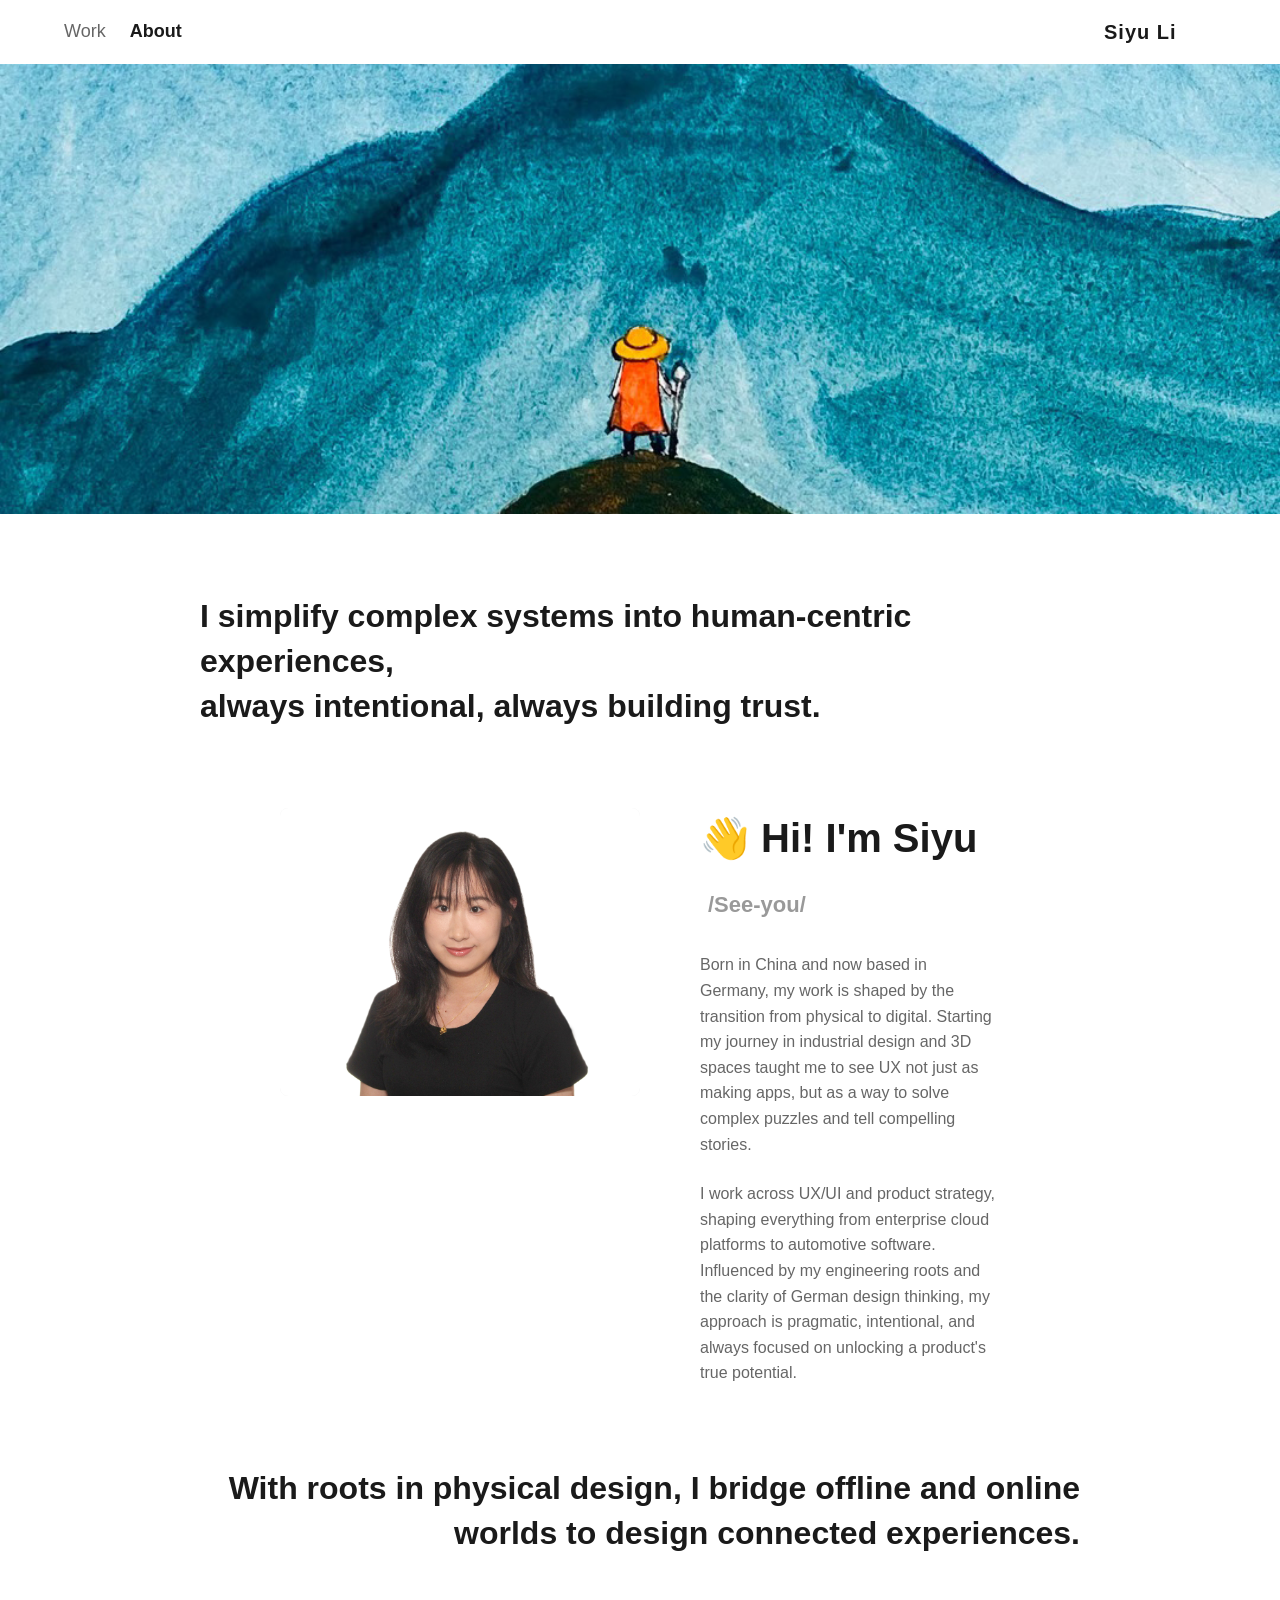
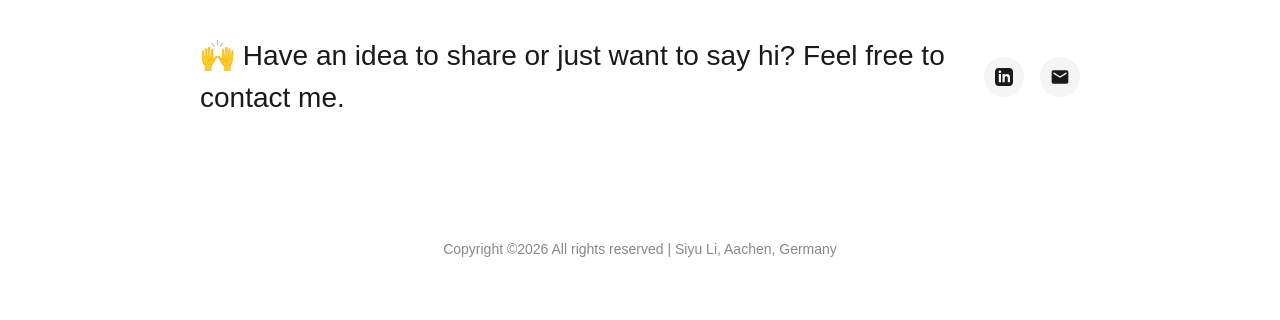
==== about.html @ 1ada4116 "init" ====
<!DOCTYPE html>
<html lang="en">
<head>
    <meta charset="UTF-8">
    <meta name="viewport" content="width=device-width, initial-scale=1.0">
    <title>Siyu Li - About</title>
    <meta name="description" content="Interaction & Digital Product Designer with a background in engineering, industrial and communication design. Creating intuitive, human-centered digital experiences.">
    
    <!-- SEO & Keywords -->
    <meta name="keywords" content="Siyu Li, Design Portfolio, UX Design, Interaction Design, Digital Product Designer, Human-centered Design, Aachen">
    <meta name="author" content="Siyu Li">
    
    <!-- Open Graph (LinkedIn, WeChat Link Preview) -->
    <meta property="og:title" content="Siyu Li - About Me">
    <meta property="og:description" content="Interaction & Digital Product Designer with a background in engineering, industrial and communication design. Creating intuitive, human-centered digital experiences.">
    <meta property="og:type" content="website">
    
    <!-- Web-Clip / Favicon -->
    <link rel="icon" type="image/png" href="assets/favicon.png">
    <link rel="apple-touch-icon" href="assets/apple-touch-icon.png">
    
    <link rel="stylesheet" href="style.css">
</head>
<body>
    <header class="header">
        <nav class="nav-left">
            <a href="index.html" class="nav-link">Work</a>
            <a href="about.html" class="nav-link active">About</a>
        </nav>
        <div class="nav-right">
            <a href="index.html" class="brand-name">Siyu Li</a>
        </div>
        <button class="mobile-menu-btn" aria-label="Toggle menu">
            <svg width="24" height="24" viewBox="0 0 24 24" fill="none" stroke="currentColor" stroke-width="1.5" stroke-linecap="round" stroke-linejoin="round">
                <line x1="3" y1="12" x2="21" y2="12"></line>
                <line x1="3" y1="6" x2="21" y2="6"></line>
                <line x1="3" y1="18" x2="21" y2="18"></line>
            </svg>
        </button>
    </header>

    <div class="mobile-menu-overlay">
        <button class="mobile-menu-close" aria-label="Close menu">
            <svg width="24" height="24" viewBox="0 0 24 24" fill="none" stroke="currentColor" stroke-width="1.5" stroke-linecap="round" stroke-linejoin="round">
                <line x1="18" y1="6" x2="6" y2="18"></line>
                <line x1="6" y1="6" x2="18" y2="18"></line>
            </svg>
        </button>
        <nav class="mobile-nav">
            <a href="index.html" class="mobile-nav-link">Work</a>
            <a href="about.html" class="mobile-nav-link active">About</a>
        </nav>
    </div>

    <main class="about-container">
        <!-- Reduced height as requested -->
        <section class="about-hero">
            <img src="assets/About/Hero.jpg" alt="About Hero Image" class="about-hero-img">
        </section>

        <section class="about-content">
            <h1 class="about-headline">I simplify complex systems into human-centric experiences,<br>always intentional, always building trust.</h1>
            
            <div class="about-grid">
                <div class="about-portrait">
                    <img src="assets/About/Portrait.png" alt="Siyu Li" class="about-portrait-img">
                </div>
                <div class="about-text">
                    <h2>👋 Hi! I'm Siyu <span>/See-you/</span></h2>
                    <p>Born in China and now based in Germany, my work is shaped by the transition from physical to digital. Starting my journey in industrial design and 3D spaces taught me to see UX not just as making apps, but as a way to solve complex puzzles and tell compelling stories.</p>
                    <br>
                    <p>I work across UX/UI and product strategy, shaping everything from enterprise cloud platforms to automotive software. Influenced by my engineering roots and the clarity of German design thinking, my approach is pragmatic, intentional, and always focused on unlocking a product's true potential.</p>
                </div>
            </div>

            <h2 class="about-closing">With roots in physical design, I bridge offline and online<br>worlds to design connected experiences.</h2>

            <div class="about-contact">
                <div class="about-contact-header">
                    <p>🙌 Have an idea to share or just want to say hi? Feel free to contact me.</p>
                    <div class="social-links">
                        <a href="https://www.linkedin.com/in/siyu-li-design" target="_blank" rel="noopener noreferrer" aria-label="LinkedIn" class="social-icon">
                            <svg width="18" height="18" viewBox="0 0 24 24" fill="currentColor">
                                <path d="M19 0h-14c-2.761 0-5 2.239-5 5v14c0 2.761 2.239 5 5 5h14c2.762 0 5-2.239 5-5v-14c0-2.761-2.238-5-5-5zm-11 19h-3v-11h3v11zm-1.5-12.268c-.966 0-1.75-.79-1.75-1.764s.784-1.764 1.75-1.764 1.75.79 1.75 1.764-.783 1.764-1.75 1.764zm13.5 12.268h-3v-5.604c0-3.368-4-3.113-4 0v5.604h-3v-11h3v1.765c1.396-2.586 7-2.777 7 2.476v6.759z"/>
                            </svg>
                        </a>
                        <a href="mailto:siyu.li.design@gmail.com" aria-label="Email" class="social-icon">
                            <svg width="20" height="20" viewBox="0 0 24 24" fill="currentColor">
                                <path d="M20 4H4c-1.1 0-1.99.9-1.99 2L2 18c0 1.1.9 2 2 2h16c1.1 0 2-.9 2-2V6c0-1.1-.9-2-2-2zm-.4 4.25l-7.07 4.42c-.32.2-.74.2-1.06 0L4.4 8.25c-.25-.16-.4-.43-.4-.72 0-.67.73-1.07 1.3-.72L12 11l6.7-4.19c.57-.35 1.3.05 1.3.72 0 .29-.15.56-.4.72z"/>
                            </svg>
                        </a>
                    </div>
                </div>
            </div>
        </section>
    </main>

    <footer class="site-footer">
        <p>Copyright ©2026 All rights reserved | Siyu Li, Aachen, Germany</p>
    </footer>

    <button id="backToTop" class="back-to-top" aria-label="Back to top">
        <svg width="24" height="24" viewBox="0 0 24 24" fill="none" stroke="currentColor" stroke-width="2" stroke-linecap="round" stroke-linejoin="round">
            <line x1="12" y1="19" x2="12" y2="5"></line>
            <polyline points="5 12 12 5 19 12"></polyline>
        </svg>
    </button>

    <script src="script.js"></script>
</body>
</html>
---- style.css ----
:root {
    --bg-color: #ffffff;
    --text-color: #1a1a1a;
    --text-muted: #666666;
    --gap: 4px;
    --font-family: Tahoma, sans-serif;
    --transition: all 0.4s cubic-bezier(0.16, 1, 0.3, 1);
}

* {
    box-sizing: border-box;
    margin: 0;
    padding: 0;
}

body {
    font-family: var(--font-family);
    background-color: var(--bg-color);
    color: var(--text-color);
    line-height: 1.5;
    -webkit-font-smoothing: antialiased;
    -moz-osx-font-smoothing: grayscale;
}

/* Header & Navigation */
.header {
    position: fixed;
    top: 0;
    left: 0;
    width: 100%;
    height: 64px;
    display: flex;
    justify-content: space-between;
    align-items: center;
    padding: 0 64px;
    background-color: rgba(255, 255, 255, 0.95);
    backdrop-filter: blur(8px);
    -webkit-backdrop-filter: blur(8px);
    z-index: 100;
    border-bottom: 1px solid transparent;
    transition: var(--transition);
}

.header.scrolled {
    border-bottom: 1px solid rgba(0, 0, 0, 0.08);
}

.nav-left {
    display: flex;
    gap: 24px;
}

.nav-link {
    text-decoration: none;
    color: var(--text-muted);
    font-size: 18px;
    font-weight: 400;
    transition: var(--transition);
}

.nav-link:hover, .nav-link.active {
    color: var(--text-color);
}

.nav-link.active {
    font-weight: 600;
}

.nav-right {
    position: absolute;
    left: calc(100% - 176px);
}

.brand-name {
    text-decoration: none;
    color: var(--text-color);
    font-size: 20px;
    font-weight: 600;
    letter-spacing: 0.05em;
}

/* Gallery Grid */
.gallery-container {
    padding: 120px 200px 48px;
    display: grid;
    grid-template-columns: repeat(2, 1fr);
    grid-gap: var(--gap);
    max-width: 100%;
    margin: 0 auto;
}

.gallery-item {
    position: relative;
    overflow: hidden;
    display: block;
    aspect-ratio: 4 / 3;
    background-color: #f5f5f5;
    text-decoration: none;
}

.gallery-item img {
    width: 100%;
    height: 100%;
    object-fit: cover;
    transition: transform 0.6s cubic-bezier(0.16, 1, 0.3, 1);
    display: block;
}

.gallery-item:hover img {
    transform: scale(1.03);
}

.overlay {
    position: absolute;
    bottom: 0;
    left: 0;
    width: 100%;
    padding: 32px;
    background: linear-gradient(to top, rgba(0,0,0,0.6) 0%, rgba(0,0,0,0) 100%);
    color: #ffffff;
    opacity: 0;
    transform: translateY(10px);
    transition: var(--transition);
}

.gallery-item:hover .overlay {
    opacity: 1;
    transform: translateY(0);
}

.overlay h3 {
    font-size: 22px;
    font-weight: 600;
    margin-bottom: 4px;
    letter-spacing: -0.01em;
}

.overlay p {
    font-size: 15px;
    font-weight: 400;
    opacity: 0.8;
}

/* Back to Top Button */
.back-to-top {
    position: fixed;
    bottom: 48px;
    right: 48px;
    width: 48px;
    height: 48px;
    border-radius: 50%;
    background-color: #f0f0f0;
    color: var(--text-color);
    border: none;
    cursor: pointer;
    display: flex;
    justify-content: center;
    align-items: center;
    opacity: 0;
    visibility: hidden;
    transform: translateY(20px);
    transition: var(--transition);
    z-index: 100;
}

.back-to-top.visible {
    opacity: 1;
    visibility: visible;
    transform: translateY(0);
}

.back-to-top:hover {
    background-color: #e0e0e0;
    transform: translateY(-2px);
}

/* Responsive */
/* Mobile Menu */
.mobile-menu-btn {
    display: none;
    background: none;
    border: none;
    cursor: pointer;
    color: var(--text-color);
    padding: 8px;
    margin-right: -8px;
    z-index: 101;
}

.mobile-menu-overlay {
    position: fixed;
    top: 0;
    left: 0;
    width: 100%;
    height: 100vh;
    background-color: #ffffff;
    z-index: 200;
    display: flex;
    flex-direction: column;
    justify-content: center;
    align-items: center;
    opacity: 0;
    pointer-events: none;
    transition: opacity 0.3s ease;
}

.mobile-menu-overlay.active {
    opacity: 1;
    pointer-events: auto;
}

.mobile-menu-close {
    position: absolute;
    top: 20px;
    right: 24px;
    background: none;
    border: none;
    cursor: pointer;
    color: var(--text-color);
    padding: 8px;
    margin-right: -8px;
}

.mobile-nav {
    display: flex;
    flex-direction: column;
    align-items: center;
    gap: 32px;
}

.mobile-nav-link {
    font-size: 20px;
    text-decoration: none;
    color: var(--text-muted);
    transition: var(--transition);
}

.mobile-nav-link:hover,
.mobile-nav-link.active {
    color: var(--text-color);
    font-weight: 600;
}

/* About Page Styles */
.about-container {
    padding-top: 64px;
}

.about-hero {
    width: 100%;
    height: 50vh;
    background-color: #f0f0f0;
}

.about-hero-img {
    width: 100%;
    height: 100%;
    object-fit: cover;
    display: block;
}

.about-content {
    max-width: 100%;
    margin: 0 auto;
    padding: 80px 200px;
    display: flex;
    flex-direction: column;
    gap: 80px;
}

.about-headline {
    font-size: 32px;
    font-weight: 700;
    line-height: 1.4;
    text-align: left;
    color: var(--text-color);
}



.about-grid {
    display: grid;
    grid-template-columns: 360px 1fr;
    gap: 60px;
    align-items: start;
    padding: 0 80px;
}

.about-portrait {
    width: 100%;
    background-color: #f0f0f0;
    border-radius: 8px;
    overflow: hidden;
}

.about-portrait-img {
    width: 100%;
    height: auto;
    object-fit: contain;
    display: block;
}

.about-text h2 {
    font-size: 40px;
    font-weight: 700;
    margin-bottom: 24px;
}

.about-text h2 span {
    font-size: 22px;
    font-weight: 700;
    color: #999999;
    margin-left: 8px;
}

.about-text p {
    font-size: 16px;
    line-height: 1.6;
    color: var(--text-muted);
}

.about-closing {
    font-size: 32px;
    font-weight: 700;
    line-height: 1.4;
    text-align: right;
    color: var(--text-color);
}

.about-contact {
    display: flex;
    flex-direction: column;
    width: 100%;
    gap: 40px;
}

.about-contact-header {
    display: flex;
    justify-content: center;
    align-items: center;
    width: 100%;
    gap: 24px;
}

.about-contact p {
    font-size: 28px;
    font-weight: 400;
    color: var(--text-color);
}

.social-links {
    display: flex;
    gap: 16px;
}

.social-icon {
    width: 40px;
    height: 40px;
    border-radius: 50%;
    background-color: #f5f5f5;
    display: flex;
    align-items: center;
    justify-content: center;
    text-decoration: none;
    color: var(--text-color);
    font-weight: 600;
    transition: var(--transition);
}

.social-icon:hover {
    background-color: #e0e0e0;
}



@media (max-width: 1024px) {
    .gallery-container {
        padding: 180px 120px 48px;
    }
    
    .about-content {
        padding: 80px 120px;
    }

    .about-grid {
        grid-template-columns: 1fr;
        gap: 60px;
        padding: 0;
    }

    .about-portrait {
        max-width: 400px;
        margin: 0 auto;
    }
}

@media (max-width: 768px) {
    .header {
        padding: 0 24px;
        justify-content: center;
    }
    .nav-left {
        display: none;
    }
    .nav-right {
        position: static;
        left: auto;
    }
    .mobile-menu-btn {
        display: block;
        position: absolute;
        right: 24px;
    }
    .gallery-container {
        padding: 120px 24px 24px;
    }
    .back-to-top {
        bottom: 24px;
        right: 24px;
    }
    

    /* About Page Mobile Overrides */
    .about-content {
        padding: 80px 24px;
    }
    .about-headline {
        font-size: 24px;
    }
    .about-closing {
        font-size: 24px;
    }
    .about-text h2 {
        font-size: 32px;
    }
    .about-contact-header {
        flex-direction: column;
        align-items: center;
    }
    .about-contact p {
        font-size: 22px;
    }
}

@media (max-width: 480px) {
    .gallery-container {
        grid-template-columns: 1fr;
    }
}

/* Project Detail Page */
.project-page {
    padding-top: 64px;
}

.project-hero-wrapper {
    width: 100%;
}

.project-hero {
    width: 100%;
    overflow: hidden;
}

.project-hero-img {
    width: 100%;
    height: auto;
    display: block;
}

.project-info {
    padding: 80px 200px;
}

.project-header {
    text-align: center;
    margin-bottom: 80px;
}

.project-header h1 {
    font-size: 32px;
    font-weight: 700;
    margin-bottom: 12px;
}

.project-header .subtitle {
    font-size: 16px;
    color: var(--text-muted);
}

.project-overview {
    max-width: 1200px;
    margin: 0 auto;
    display: grid;
    grid-template-columns: 1fr 1fr;
    gap: 80px;
    align-items: start;
}

.overview-left h3 {
    font-size: 18px;
    font-weight: 700;
    margin-bottom: 24px;
    color: #0d2c54;
}

.overview-left p {
    font-size: 16px;
    line-height: 1.6;
    color: #0d2c54;
}

.overview-right {
    display: flex;
    flex-direction: column;
    gap: 16px;
}

.meta-item {
    display: grid;
    grid-template-columns: 160px 1fr;
    gap: 16px;
    align-items: baseline;
}

.meta-item h4 {
    font-size: 18px;
    font-weight: 700;
    color: #0d2c54;
    margin-bottom: 0;
}

.meta-item p {
    font-size: 16px;
    color: #0d2c54;
}

.project-video-container {
    max-width: 100%;
    margin: 0 auto 80px;
    padding: 0 200px;
}

.video-wrapper {
    position: relative;
    padding-bottom: 56.25%; /* 16:9 Aspect Ratio */
    height: 0;
    background-color: #f0f0f0;
}

.video-wrapper iframe {
    position: absolute;
    top: 0;
    left: 0;
    width: 100%;
    height: 100%;
}

.project-gallery {
    display: flex;
    flex-direction: column;
    align-items: center;
    gap: 24px;
    margin-bottom: 120px;
    max-width: 100%;
    padding: 0 200px;
}

.project-gallery img {
    max-width: 100%;
    height: auto;
    display: block;
    margin: 0 auto;
}

/* Project Details Responsive */
@media (max-width: 1024px) {
    .project-info, .project-video-container, .project-gallery, .related-projects {
        padding-left: 120px;
        padding-right: 120px;
    }
}

@media (max-width: 768px) {
    .project-info, .project-video-container, .related-projects {
        padding-left: 24px;
        padding-right: 24px;
    }
    .project-gallery {
        padding-left: 0;
        padding-right: 0;
    }
    .project-overview {
        grid-template-columns: 1fr;
        gap: 40px;
    }
    .meta-item {
        grid-template-columns: 1fr;
        gap: 4px;
    }
}

/* Related Projects & Footer */
.related-projects {
    padding: 80px 200px 40px;
    text-align: center;
}

.related-projects h3 {
    font-size: 20px;
    font-weight: 700;
    margin-bottom: 40px;
    color: var(--text-color);
}

.related-grid {
    display: grid;
    grid-template-columns: repeat(3, 1fr);
    gap: var(--gap);
}

.related-item {
    display: block;
    overflow: hidden;
    aspect-ratio: 4 / 3;
    background-color: #f5f5f5;
}

.related-item img {
    width: 100%;
    height: 100%;
    object-fit: cover;
    display: block;
    transition: transform 0.6s cubic-bezier(0.16, 1, 0.3, 1);
}

.related-item:hover img {
    transform: scale(1.03);
}

.site-footer {
    text-align: center;
    padding: 40px 24px 60px;
    font-size: 14px;
    color: #888;
}

@media (max-width: 768px) {
    .related-grid {
        grid-template-columns: 1fr;
        gap: 16px;
    }
}

/* Password Protection Overlay */
.password-overlay {
    position: fixed;
    top: 0;
    left: 0;
    width: 100%;
    height: 100%;
    background-color: #fff;
    z-index: 9999;
    display: flex;
    justify-content: center;
    align-items: center;
}

.password-container {
    text-align: center;
    max-width: 400px;
    padding: 24px;
}

.password-container h2 {
    font-size: 24px;
    font-weight: 700;
    margin-bottom: 12px;
    color: var(--text-color);
}

.password-container p {
    color: var(--text-muted);
    margin-bottom: 24px;
    font-size: 15px;
}

.password-input-group {
    display: flex;
    align-items: center;
    justify-content: space-between;
    border: 1px solid #333;
    border-radius: 999px;
    padding: 6px;
    margin: 0 auto;
    background-color: #fff;
}

.password-input-group input {
    padding: 12px 16px 12px 20px;
    border: none;
    border-radius: 999px 0 0 999px;
    font-size: 16px;
    outline: none;
    flex: 1;
    background: transparent;
    color: var(--text-color);
}

.password-input-group input::placeholder {
    color: #999;
}

.password-input-group button {
    padding: 12px 28px;
    background-color: #d4d4d4;
    color: #fff;
    border: none;
    border-radius: 999px;
    cursor: pointer;
    font-size: 16px;
    font-weight: 600;
    transition: background-color 0.2s;
}

.password-input-group button:hover {
    background-color: #c4c4c4;
}

.password-error {
    color: #d93025 !important;
    margin-top: 12px;
    font-size: 14px !important;
    display: none;
}
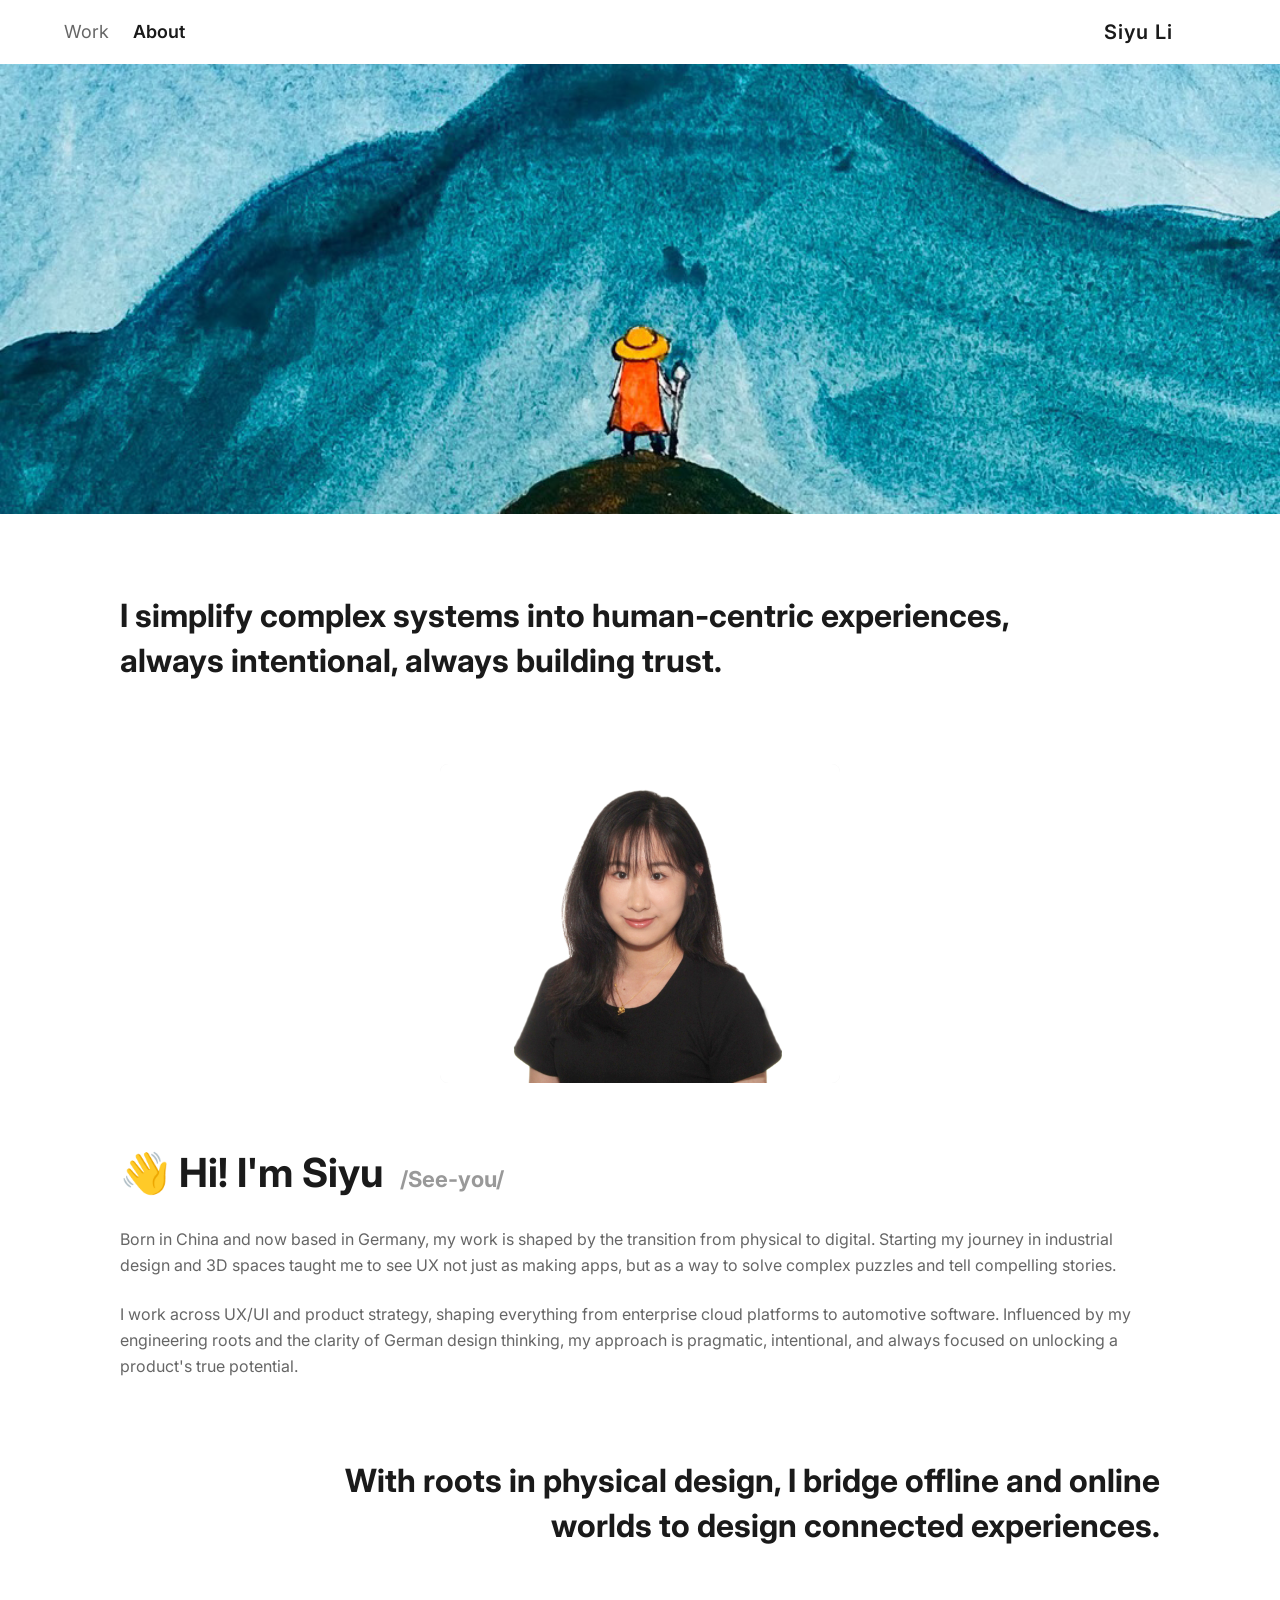
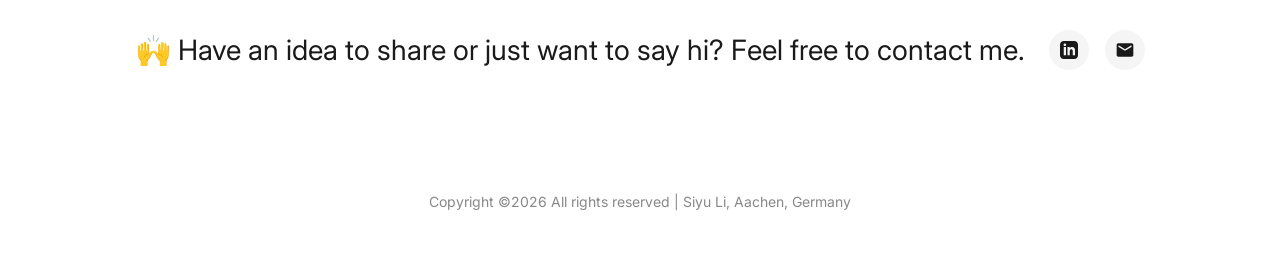
==== commit 7baf8925: "Update tablet/desktop breakpoint to 1440px across all pages" ====
--- a/about.html
+++ b/about.html
@@ -19,7 +19,7 @@
     <link rel="icon" type="image/png" href="assets/favicon.png">
     <link rel="apple-touch-icon" href="assets/apple-touch-icon.png">
     
-    <link rel="stylesheet" href="style.css">
+    <link rel="stylesheet" href="style.css?v=88">
 </head>
 <body>
     <header class="header">
--- a/style.css
+++ b/style.css
@@ -1,9 +1,11 @@
+@import url('https://fonts.googleapis.com/css2?family=Inter:wght@300;400;500;600;700&display=swap');
+
 :root {
     --bg-color: #ffffff;
     --text-color: #1a1a1a;
     --text-muted: #666666;
     --gap: 4px;
-    --font-family: Tahoma, sans-serif;
+    --font-family: 'Inter', -apple-system, BlinkMacSystemFont, sans-serif;
     --transition: all 0.4s cubic-bezier(0.16, 1, 0.3, 1);
 }
 
@@ -14,6 +16,7 @@
 }
 
 body {
+    overflow-x: hidden;
     font-family: var(--font-family);
     background-color: var(--bg-color);
     color: var(--text-color);
@@ -373,7 +376,279 @@
 
 
 
-@media (max-width: 1024px) {
+/* Conversion & Ecosystem block */
+.conversion-ecosystem-block {
+    display: grid;
+    grid-template-columns: 1fr 1.2fr;
+    gap: 80px;
+}
+
+.conversion-left {
+    display: flex;
+    flex-direction: column;
+    justify-content: space-between;
+}
+
+.ecosystem-right {
+    display: flex;
+    flex-direction: column;
+    justify-content: space-between;
+}
+
+.conversion-text h2, .ecosystem-text h2 {
+    font-size: 26px;
+    font-weight: 600;
+    color: #1a1a1a;
+    margin-bottom: 24px;
+}
+
+.conversion-text p, .ecosystem-text p {
+    font-size: 16px;
+    line-height: 1.6;
+    color: #4a4a4a;
+}
+
+.conversion-text p strong, .ecosystem-text p strong {
+    color: #0F62FE;
+    font-weight: 600;
+}
+
+.conversion-img-wrapper {
+    margin-top: 60px;
+    display: flex;
+    justify-content: center;
+    width: 100%;
+}
+
+.conversion-img-wrapper img {
+    width: 100%;
+    max-width: 331px;
+    height: auto;
+    display: block;
+    transition: transform 0.3s cubic-bezier(0.16, 1, 0.3, 1);
+    -webkit-backface-visibility: hidden;
+    backface-visibility: hidden;
+}
+
+.ecosystem-phones-wrapper {
+    margin-bottom: 60px;
+}
+
+.ecosystem-phones {
+    display: flex;
+    gap: 24px;
+    align-items: flex-start;
+    width: 100%;
+    min-width: 0;
+}
+
+.ecosystem-phones img {
+    min-width: 0;
+    height: auto;
+    display: block;
+    transition: transform 0.3s cubic-bezier(0.16, 1, 0.3, 1);
+    -webkit-backface-visibility: hidden;
+    backface-visibility: hidden;
+}
+
+.ecosystem-phones img:nth-child(1) { flex: 304; }
+.ecosystem-phones img:nth-child(2) { flex: 313; margin-top: 80px; }
+
+/* Lessons Learned Block */
+.lessons-learned-block {
+    display: grid;
+    grid-template-columns: 1fr 1.5fr;
+    gap: 80px;
+    align-items: center;
+}
+
+.lessons-left {
+    display: flex;
+    flex-direction: column;
+    align-items: center;
+    gap: 60px;
+}
+
+.lessons-mascot {
+    display: flex;
+    justify-content: center;
+    width: 100%;
+}
+
+.lessons-mascot img {
+    width: 100%;
+    max-width: 280px;
+    height: auto;
+    display: block;
+    transition: transform 0.3s cubic-bezier(0.16, 1, 0.3, 1);
+    -webkit-backface-visibility: hidden;
+    backface-visibility: hidden;
+}
+
+@media (min-width: 1440px) and (hover: hover) and (pointer: fine) {
+    .lessons-mascot img:hover {
+        transform: translateY(-8px) scale(1.05);
+    }
+}
+
+.lessons-qr-block {
+    display: flex;
+    align-items: center;
+    gap: 20px;
+    max-width: 400px;
+}
+
+.lessons-qr-block img.qr-code {
+    width: 100px;
+    height: 100px;
+    flex-shrink: 0;
+}
+
+.lessons-qr-block p {
+    font-size: 14px;
+    line-height: 1.5;
+    color: #4a4a4a;
+    margin: 0;
+}
+
+.lessons-right {
+    display: flex;
+    flex-direction: column;
+    gap: 32px;
+}
+
+.lessons-right h2 {
+    font-size: 26px;
+    font-weight: 600;
+    color: #1a1a1a;
+    margin-bottom: 8px;
+}
+
+.lesson-item h3 {
+    font-size: 18px;
+    font-weight: 600;
+    color: #1a1a1a;
+    margin-bottom: 12px;
+}
+
+.lesson-item p {
+    font-size: 16px;
+    line-height: 1.6;
+    color: #4a4a4a;
+    margin: 0;
+}
+
+.lesson-item p strong {
+    color: #0F62FE;
+    font-weight: 600;
+}
+
+
+/* Trevo Synergy Block */
+.trevo-synergy-block {
+    display: grid;
+    grid-template-columns: 1fr 1fr;
+    gap: 60px;
+    align-items: start;
+    padding: 0 200px;
+}
+
+.trevo-synergy-block .full-width-text strong {
+    color: #767FE4;
+    font-weight: 600;
+}
+
+.synergy-col {
+    display: flex;
+    flex-direction: column;
+}
+
+.synergy-img {
+    width: 100%;
+    height: auto;
+    display: block;
+    margin-top: 20px;
+    margin-bottom: 24px;
+    transition: transform 0.4s cubic-bezier(0.16, 1, 0.3, 1), opacity 0.3s ease;
+    cursor: zoom-in;
+}
+
+@media (min-width: 1440px) and (hover: hover) and (pointer: fine) {
+    .synergy-img:hover {
+        transform: translateY(-8px) scale(1.03);
+        opacity: 0.95;
+        position: relative;
+        z-index: 10;
+    }
+}
+
+.synergy-subtitle {
+    font-size: 18px;
+    font-weight: 600;
+    color: #767FE4;
+    margin-bottom: 12px;
+}
+
+.synergy-desc {
+    font-size: 16px;
+    line-height: 1.6;
+    color: #444;
+}
+
+@media (max-width: 1439px) {
+    .lessons-learned-block {
+        grid-template-columns: 1fr;
+        gap: 60px;
+    }
+    
+    .lessons-left {
+        order: 2;
+    }
+    
+    .lessons-right {
+        order: 1;
+    }
+    
+    .lessons-qr-block {
+        justify-content: center;
+    }
+    
+
+    .conversion-ecosystem-block {
+        grid-template-columns: 1fr;
+        gap: 60px;
+    }
+    
+    .conversion-img-wrapper {
+        margin-top: 40px;
+    }
+    
+    .conversion-img-wrapper img {
+        width: 290px !important;
+        transform: scale(1.05);
+        transform-origin: center center;
+    }
+
+    .ecosystem-right {
+        flex-direction: column-reverse;
+    }
+    
+    .ecosystem-phones-wrapper {
+        margin-bottom: 0 !important;
+        margin-top: 40px;
+    }
+
+    .ecosystem-phones {
+        justify-content: center;
+    }
+    
+    .ecosystem-phones img {
+        flex: 0 1 290px !important;
+        width: 290px !important;
+        max-width: 100%;
+    }
+    
+
     .gallery-container {
         padding: 180px 120px 48px;
     }
@@ -394,7 +669,60 @@
     }
 }
 
-@media (max-width: 768px) {
+@media (max-width: 767px) {
+    .lessons-qr-block {
+        flex-direction: column;
+        text-align: center;
+        gap: 16px;
+    }
+    
+
+    .ecosystem-phones {
+        width: 100%;
+        overflow-x: auto;
+        scroll-snap-type: x mandatory;
+        -webkit-overflow-scrolling: touch;
+        padding: 20px 0 16px;
+        gap: 20px;
+        justify-content: flex-start;
+        -ms-overflow-style: none;
+        scrollbar-width: none;
+        align-items: center;
+    }
+    
+    .ecosystem-phones::-webkit-scrollbar {
+        display: none;
+    }
+    
+    .ecosystem-phones img {
+        flex: 0 0 100% !important;
+        width: 100% !important;
+        max-width: none !important;
+        scroll-snap-align: start;
+    }
+
+    .ecosystem-phones img:nth-child(2) {
+        margin-top: 0;
+    }
+
+    .trevo-synergy-block {
+        grid-template-columns: 1fr;
+        gap: 60px;
+        padding: 0 24px;
+    }
+    
+    .conversion-img-wrapper img {
+        width: 100% !important;
+        max-width: none !important;
+        transform: scale(1.05);
+        transform-origin: center center;
+    }
+    
+    .conversion-ecosystem-block div.carousel-dots-container.mobile-only {
+        display: flex !important;
+    }
+
+
     .header {
         padding: 0 24px;
         justify-content: center;
@@ -493,18 +821,18 @@
     margin: 0 auto;
     display: grid;
     grid-template-columns: 1fr 1fr;
-    gap: 80px;
+    gap: 40px;
     align-items: start;
 }
 
-.overview-left h3 {
+.overview-left h3, .overview-right h3 {
     font-size: 18px;
     font-weight: 700;
     margin-bottom: 24px;
     color: #0d2c54;
 }
 
-.overview-left p {
+.overview-left p, .overview-right p {
     font-size: 16px;
     line-height: 1.6;
     color: #0d2c54;
@@ -560,8 +888,8 @@
     display: flex;
     flex-direction: column;
     align-items: center;
-    gap: 24px;
-    margin-bottom: 120px;
+    gap: 160px;
+    margin-bottom: 160px;
     max-width: 100%;
     padding: 0 200px;
 }
@@ -573,18 +901,153 @@
     margin: 0 auto;
 }
 
+/* Responsive Project Content Block (HTML replacing images) */
+.responsive-block {
+    display: grid;
+    grid-template-columns: 1fr 1fr;
+    gap: 80px;
+    padding: 0 200px;
+    margin-bottom: 160px;
+    color: #000;
+    max-width: 1600px;
+    margin-left: auto;
+    margin-right: auto;
+}
+
+.content-left {
+}
+.content-left h2 {
+    font-size: 26px;
+    font-weight: 600;
+    margin-bottom: 40px;
+}
+
+.content-left p {
+    font-size: 16px;
+    line-height: 1.6;
+    margin-bottom: 24px;
+    color: #222;
+}
+
+.content-left p strong {
+    color: #0F62FE;
+    font-weight: 600;
+}
+
+.qr-code-box {
+    display: flex;
+    align-items: center;
+    gap: 16px;
+    margin-top: 40px;
+}
+
+.qr-code-box img {
+    width: 100px;
+    height: 100px;
+}
+
+.qr-code-box p {
+    font-size: 13px;
+    color: #555;
+    margin: 0;
+}
+
+.content-right {
+    display: flex;
+    flex-direction: column;
+    gap: 90px;
+    padding-top: 10px;
+}
+
+.gap-section h3 {
+    font-size: 16px;
+    font-weight: 600;
+    margin-bottom: 48px;
+    text-align: center;
+}
+
+.info-grid {
+    display: grid;
+    gap: 32px;
+}
+
+.structural-grid {
+    grid-template-columns: repeat(4, 1fr);
+}
+
+.psychological-grid {
+    grid-template-columns: repeat(2, 1fr);
+    padding: 0 60px;
+    gap: 48px;
+}
+
+.info-item {
+    display: flex;
+    flex-direction: column;
+    align-items: center;
+    text-align: center;
+    gap: 20px;
+    height: 100%;
+    transition: transform 0.3s ease;
+    -webkit-backface-visibility: hidden;
+    backface-visibility: hidden;
+    transform: translateZ(0) scale(1);
+}
+
+
+
+.info-item img {
+    height: 100px;
+    width: auto;
+    max-width: 100%;
+    object-fit: contain;
+}
+
+.info-item span {
+    font-size: 12px;
+    font-weight: 500;
+}
+
+.footnote {
+    font-size: 11px;
+    color: #999;
+    text-align: right;
+    margin-top: 20px;
+}
+
+.footnote a {
+    color: #999;
+    text-decoration: underline;
+    transition: color 0.2s;
+}
+
+.footnote a:hover {
+    color: #666;
+}
+
 /* Project Details Responsive */
-@media (max-width: 1024px) {
-    .project-info, .project-video-container, .project-gallery, .related-projects {
+@media (max-width: 1439px) {
+    .project-info, .project-video-container, .project-gallery, .related-projects, .responsive-block {
         padding-left: 120px;
         padding-right: 120px;
     }
-}
-
-@media (max-width: 768px) {
-    .project-info, .project-video-container, .related-projects {
-        padding-left: 24px;
-        padding-right: 24px;
+    
+
+    .project-overview {
+        grid-template-columns: 1fr;
+        gap: 60px;
+    }
+
+    .responsive-block {
+        grid-template-columns: 1fr;
+        gap: 60px;
+    }
+}
+
+@media (max-width: 767px) {
+    .project-info, .project-video-container, .related-projects, .responsive-block {
+        padding-left: 80px;
+        padding-right: 80px;
     }
     .project-gallery {
         padding-left: 0;
@@ -597,6 +1060,18 @@
     .meta-item {
         grid-template-columns: 1fr;
         gap: 4px;
+    }
+    .structural-grid {
+        grid-template-columns: repeat(2, 1fr);
+        gap: 24px;
+    }
+    .psychological-grid {
+        grid-template-columns: repeat(2, 1fr);
+        padding: 0;
+        gap: 24px;
+    }
+    .footnote {
+        text-align: left;
     }
 }
 
@@ -645,7 +1120,10 @@
     color: #888;
 }
 
-@media (max-width: 768px) {
+@media (max-width: 767px) {
+    .related-projects {
+        padding: 40px 24px;
+    }
     .related-grid {
         grid-template-columns: 1fr;
         gap: 16px;
@@ -734,3 +1212,2743 @@
     display: none;
 }
 
+@media (max-width: 480px) {
+    .password-input-group {
+        flex-direction: column;
+        border-radius: 12px;
+        padding: 12px;
+        background-color: transparent;
+        border: none;
+        gap: 12px;
+    }
+    .password-input-group input {
+        width: 100%;
+        border: 1px solid #333;
+        border-radius: 999px;
+        padding: 14px 20px;
+        background-color: #fff;
+    }
+    .password-input-group button {
+        width: 100%;
+        border-radius: 999px;
+        padding: 14px;
+    }
+}
+
+
+/* Collage Block Styles */
+.collage-container {
+    position: relative;
+    width: 100%;
+    margin: 40px 0;
+}
+
+.collage-base {
+    width: 100%;
+    height: auto;
+    display: block;
+}
+
+
+
+
+
+
+
+
+
+
+
+@media (max-width: 1439px) {
+    .collage-container { margin: 60px 0; }
+}
+
+
+.sticky {
+    position: absolute;
+    width: 18%;
+    height: auto;
+    z-index: 2;
+    -webkit-backface-visibility: hidden;
+    backface-visibility: hidden;
+    transform: translateZ(0) scale(1);
+}
+
+.sticky-1 { top: -15%; left: 5%; }
+.sticky-2 { top: -20%; left: 35%; }
+.sticky-3 { top: -12%; right: 5%; }
+.sticky-4 { bottom: -15%; left: 18%; }
+.sticky-5 { bottom: -20%; left: 50%; }
+
+/* Method Grid block */
+.method-item {
+    display: flex;
+    flex-direction: column;
+    gap: 32px;
+}
+
+.method-item img {
+    width: 100%;
+    height: auto;
+    aspect-ratio: 400 / 330;
+    object-fit: contain;
+    object-position: bottom;
+    display: block;
+    transition: transform 0.3s ease;
+    -webkit-backface-visibility: hidden;
+    backface-visibility: hidden;
+    transform: translateZ(0) scale(1);
+}
+
+
+
+.method-item p {
+    font-size: 16px;
+    line-height: 1.6;
+    color: #222;
+    margin: 0;
+}
+
+.method-item p strong {
+    color: #0F62FE;
+    font-weight: 600;
+}
+
+/* Process & Iteration block */
+.process-item {
+    display: flex;
+    flex-direction: column;
+}
+
+.process-item img {
+    width: 100%;
+    height: auto;
+    aspect-ratio: 1 / 1.1;
+    object-fit: contain;
+    object-position: bottom;
+    display: block;
+    margin-bottom: 40px;
+    transition: transform 0.3s ease;
+    -webkit-backface-visibility: hidden;
+    backface-visibility: hidden;
+    transform: translateZ(0) scale(1);
+}
+
+
+
+.process-item h2 {
+    font-size: 24px;
+    font-weight: 600;
+    margin-bottom: 24px;
+    color: #1a1a1a;
+}
+
+.process-item p {
+    font-size: 16px;
+    line-height: 1.6;
+    color: #222;
+    margin: 0;
+}
+
+.process-item p strong {
+    color: #0F62FE;
+    font-weight: 600;
+}
+
+/* Refining for Transparency block */
+.refining-block {
+    display: grid;
+    grid-template-areas: 
+        "before after"
+        "text text";
+    grid-template-columns: auto auto;
+    justify-content: space-between;
+    gap: 60px;
+    row-gap: 100px;
+    align-items: start;
+}
+
+.refining-before { grid-area: before; }
+.refining-after { grid-area: after; }
+.refining-text { grid-area: text; }
+
+.refining-before, .refining-after {
+    display: flex;
+    flex-direction: column;
+    align-items: center;
+    gap: 40px;
+    min-width: 0;
+}
+
+.refining-text {
+    display: flex;
+    flex-direction: column;
+    max-width: 800px;
+    margin: 0;
+    min-width: 0;
+}
+
+.refining-text h2 {
+    font-size: 26px;
+    font-weight: 600;
+    margin-bottom: 32px;
+    color: #1a1a1a;
+}
+
+.refining-text p {
+    font-size: 16px;
+    line-height: 1.6;
+    color: #222;
+    margin-bottom: 24px;
+}
+
+.refining-text p:last-child {
+    margin-bottom: 0;
+}
+
+.refining-text p strong {
+    color: #0F62FE;
+    font-weight: 600;
+}
+
+
+
+
+.visual-foundation-image img, 
+.lowering-phones img, 
+.empowering-phones img, 
+.projecting-main-img, 
+.conversion-img-wrapper img,
+.empowering-bg, 
+.woman-img,
+.refining-before img, 
+.after-phones img, 
+.ecosystem-phones img,
+.projecting-phones-top img, 
+.projecting-phones-bottom img,
+.lessons-mascot img {
+    transition: transform 0.5s cubic-bezier(0.16, 1, 0.3, 1);
+    -webkit-backface-visibility: hidden;
+    backface-visibility: hidden;
+}
+
+@media (min-width: 1440px) and (hover: hover) and (pointer: fine) {
+    .empowering-bg:hover, 
+    .woman-img:hover, 
+    .lowering-phones img:hover, 
+    .empowering-phones img:hover, 
+    .projecting-main-img:hover, 
+    .conversion-img-wrapper img:hover {
+        transform: translateY(-8px) scale(1.05);
+        position: relative;
+        z-index: 10;
+    }
+
+    .refining-before img:hover, .after-phones img:hover, .ecosystem-phones img:hover {
+        transform: translateY(-8px) scale(1.05);
+        position: relative;
+        z-index: 10;
+    }
+}
+
+.after-phones {
+    display: flex;
+    gap: 24px;
+    justify-content: center;
+}
+
+.refining-label {
+    font-size: 22px;
+    font-weight: 500;
+    color: #1a1a1a;
+}
+
+.after-label {
+    color: #0F62FE;
+}
+
+.refining-before img, .after-phones img {
+    width: 290px;
+    max-width: 100%;
+    height: auto;
+    display: block;
+    transition: transform 0.3s ease;
+    -webkit-backface-visibility: hidden;
+    backface-visibility: hidden;
+    transform: translateZ(0) scale(1);
+}
+
+.after-phones img:nth-child(2) {
+    width: 282px;
+}
+
+
+
+
+/* Projecting the Future block */
+.projecting-block {
+    display: grid;
+    grid-template-columns: 1.3fr 1fr 1fr;
+    grid-template-rows: auto auto;
+    gap: 40px;
+    row-gap: 80px;
+    align-items: center;
+    grid-template-areas:
+        "main phonestop texttop"
+        "main textbottom phonesbottom";
+}
+
+
+.projecting-main,
+.projecting-phones-wrapper-top,
+.projecting-phones-wrapper-bottom,
+.projecting-text-top,
+.projecting-text-bottom {
+    min-width: 0;
+}
+
+.projecting-main {
+    grid-area: main;
+    display: flex;
+    justify-content: flex-start;
+}
+
+.projecting-main-img {
+    width: 100%;
+    min-width: 0;
+    max-width: 471px;
+    height: auto;
+    display: block;
+    transition: transform 0.3s cubic-bezier(0.16, 1, 0.3, 1);
+    -webkit-backface-visibility: hidden;
+    backface-visibility: hidden;
+}
+
+.projecting-text-top {
+    grid-area: texttop;
+    align-self: start;
+}
+
+.projecting-text-top h2 {
+    font-size: 26px;
+    font-weight: 600;
+    color: #1a1a1a;
+    margin-bottom: 24px;
+}
+
+.projecting-text-top p {
+    font-size: 16px;
+    line-height: 1.6;
+    color: #4a4a4a;
+}
+
+.projecting-phones-wrapper-top {
+    grid-area: phonestop;
+    align-self: start;
+}
+.projecting-phones-top {
+    display: flex;
+    gap: 24px;
+    justify-content: center;
+    width: 100%;
+    min-width: 0;
+}
+
+.projecting-phones-top img, .projecting-phones-bottom img {
+    transition: transform 0.3s cubic-bezier(0.16, 1, 0.3, 1);
+    -webkit-backface-visibility: hidden;
+    backface-visibility: hidden;
+}
+
+@media (min-width: 1440px) and (hover: hover) and (pointer: fine) {
+    .projecting-phones-top img:hover, .projecting-phones-bottom img:hover {
+        transform: translateY(-8px) scale(1.15);
+        position: relative;
+        z-index: 10;
+    }
+}
+
+.projecting-phones-top img {
+    min-width: 0;
+    height: auto;
+    display: block;
+}
+
+.projecting-phones-top img:nth-child(1) { flex: 230; }
+.projecting-phones-top img:nth-child(2) { flex: 236; }
+
+.projecting-text-bottom {
+    grid-area: textbottom;
+    align-self: end;
+}
+
+.projecting-text-bottom p {
+    font-size: 16px;
+    line-height: 1.6;
+    color: #4a4a4a;
+}
+
+.projecting-block p strong {
+    color: #0F62FE;
+    font-weight: 600;
+}
+
+.projecting-phones-wrapper-bottom {
+    grid-area: phonesbottom;
+    align-self: end;
+}
+.projecting-phones-bottom {
+    display: flex;
+    gap: 24px;
+    justify-content: center;
+    width: 100%;
+    min-width: 0;
+}
+
+.projecting-phones-bottom img {
+    min-width: 0;
+    height: auto;
+    display: block;
+}
+
+.projecting-phones-bottom img:nth-child(1) { flex: 232; }
+.projecting-phones-bottom img:nth-child(2) { flex: 228; }
+
+@media (max-width: 1439px) {
+    .projecting-block {
+        grid-template-columns: 1fr;
+        grid-template-rows: auto;
+        grid-template-areas:
+            "main"
+            "texttop"
+            "phonestop"
+            "textbottom"
+            "phonesbottom";
+        gap: 60px;
+    }
+    
+    .projecting-phones-wrapper-top, .projecting-phones-wrapper-bottom,
+    .projecting-text-top, .projecting-text-bottom {
+        align-self: start;
+    }
+    
+    .projecting-main {
+        justify-content: center;
+    }
+    
+    .projecting-phones-top {
+        justify-content: center;
+    }
+    
+    .projecting-phones-bottom {
+        justify-content: center;
+    }
+
+    .projecting-main-img {
+        width: 290px !important;
+        transform: scale(1.1);
+        transform-origin: center center;
+    }
+
+    .projecting-phones-top img, .projecting-phones-bottom img {
+        flex: 0 1 290px !important;
+        width: 290px !important;
+        max-width: 100%;
+    }
+}
+
+@media (max-width: 767px) {
+    .projecting-phones-top, .projecting-phones-bottom {
+        width: 100%;
+        overflow-x: auto;
+        scroll-snap-type: x mandatory;
+        -webkit-overflow-scrolling: touch;
+        padding: 20px 0 16px;
+        gap: 20px;
+        justify-content: flex-start;
+        -ms-overflow-style: none;
+        scrollbar-width: none;
+    }
+    
+    .projecting-phones-top::-webkit-scrollbar,
+    .projecting-phones-bottom::-webkit-scrollbar {
+        display: none;
+    }
+    
+    .projecting-main-img {
+        width: 100% !important;
+        max-width: none !important;
+        transform: scale(1.1);
+        transform-origin: center center;
+    }
+
+    .projecting-phones-top img, .projecting-phones-bottom img {
+        flex: 0 0 100% !important;
+        width: 100% !important;
+        max-width: none !important;
+        scroll-snap-align: start;
+    }
+    
+    .projecting-block div.carousel-dots-container.mobile-only {
+        display: flex !important;
+    }
+}
+
+@media (max-width: 1439px) {
+    /* Tablet 2-column layout */
+    .refining-block {
+        grid-template-areas: 
+            "before text"
+            "after after";
+        grid-template-columns: 280px 1fr;
+        gap: 60px;
+        row-gap: 80px;
+    }
+    
+
+
+
+}
+
+/* Lowering the Barrier block */
+.lowering-block {
+    align-items: stretch;
+    grid-template-columns: 4fr 7fr;
+    gap: 80px;
+}
+
+.lowering-column {
+    display: flex;
+    flex-direction: column;
+    justify-content: space-between;
+    height: 100%;
+    min-width: 0;
+}
+
+.woman-img {
+    width: 85%;
+    max-width: 400px;
+    height: auto;
+    display: block;
+    margin-bottom: 40px;
+    transition: transform 0.3s ease;
+    -webkit-backface-visibility: hidden;
+    backface-visibility: hidden;
+    transform: translateZ(0) scale(1);
+}
+
+
+
+.lowering-text-top {
+    margin-bottom: 40px;
+}
+
+.lowering-text-top h2 {
+    font-size: 26px;
+    font-weight: 600;
+    margin-bottom: 24px;
+    color: #1a1a1a;
+}
+
+.lowering-text-top p, .lowering-text-bottom p {
+    font-size: 16px;
+    line-height: 1.6;
+    color: #222;
+    margin: 0;
+}
+
+.lowering-text-top p strong, .lowering-text-bottom p strong {
+    color: #0F62FE;
+    font-weight: 600;
+}
+
+.lowering-phones {
+    display: flex;
+    gap: 16px;
+    align-items: center;
+    min-width: 0;
+}
+
+.lowering-phones img {
+    flex: 1;
+    min-width: 0;
+    width: 100%;
+    height: auto;
+    display: block;
+    transition: transform 0.3s ease;
+    -webkit-backface-visibility: hidden;
+    backface-visibility: hidden;
+    transform: translateZ(0) scale(1);
+}
+
+
+
+@media (max-width: 1439px) {
+    .lowering-block {
+        grid-template-columns: 1fr;
+        gap: 40px;
+    }
+    
+    .lowering-column {
+        gap: 40px;
+    }
+    
+    .woman-img { margin: 0 auto; margin-bottom: 0; }
+    .lowering-text-top { margin-bottom: 0; }
+    .lowering-text-bottom { margin-bottom: 0; }
+
+    .lowering-phones {
+        width: 100%;
+        overflow-x: auto;
+        scroll-snap-type: x mandatory;
+        -webkit-overflow-scrolling: touch;
+        padding: 20px 0 16px;
+        gap: 20px;
+        -ms-overflow-style: none;
+        scrollbar-width: none;
+    }
+    
+    .lowering-phones::-webkit-scrollbar {
+        display: none;
+    }
+    
+    
+    .lowering-phones img {
+        flex: 0 0 auto;
+        max-width: none;
+        scroll-snap-align: start;
+    }
+    
+    .lowering-phones img:nth-child(1) { width: 280px; }
+    .lowering-phones img:nth-child(2) { width: 326px; }
+    .lowering-phones img:nth-child(3) { width: 304px; }
+}
+
+/* Custom flex scaling to equalize phone body sizes */
+@media (min-width: 1440px) {
+    .lowering-phones img:nth-child(1) { flex: 279; }
+    .lowering-phones img:nth-child(2) { flex: 325; }
+    .lowering-phones img:nth-child(3) { flex: 303; }
+}
+
+/* Foolproof Responsive Display Classes */
+.mobile-only { display: none !important; }
+@media (max-width: 1439px) {
+    .desktop-only { display: none !important; }
+    .mobile-only { display: block !important; }
+}
+
+
+
+@media (max-width: 480px) {
+    .project-info, .project-video-container, .related-projects, .responsive-block {
+        padding-left: 24px;
+        padding-right: 24px;
+    }
+}
+
+@media (max-width: 1439px) {
+    .refining-block {
+        grid-template-areas:
+            "before"
+            "text"
+            "after" !important;
+        grid-template-columns: 1fr !important;
+    }
+}
+
+@media (max-width: 767px) {
+    .refining-block {
+        grid-template-areas:
+            "before"
+            "text"
+            "after" !important;
+        grid-template-columns: 1fr !important;
+    }
+
+    .after-phones {
+        width: 100%;
+        overflow-x: auto;
+        scroll-snap-type: x mandatory;
+        -webkit-overflow-scrolling: touch;
+        padding: 20px 0 16px;
+        gap: 24px;
+        -ms-overflow-style: none;
+        scrollbar-width: none;
+        justify-content: flex-start;
+    }
+
+    .after-phones::-webkit-scrollbar {
+        display: none;
+    }
+    .after-phones img {
+        flex: 0 0 auto;
+        scroll-snap-align: start;
+    }
+}
+
+@media (min-width: 769px) {
+    .refining-after .carousel-dots-container {
+        display: none !important;
+    }
+}
+
+/* Global Dots CSS */
+div.carousel-dots-container {
+    flex-direction: row !important;
+    flex-wrap: nowrap !important;
+    justify-content: center;
+    align-items: center;
+    gap: 6px;
+    background: rgba(15, 98, 254, 0.1);
+    padding: 6px 12px;
+    border-radius: 99px;
+    width: max-content;
+    margin: 0 auto 40px auto;
+}
+
+/* Hide all dots by default */
+div.carousel-dots-container.mobile-only {
+    display: none !important;
+}
+
+/* Show dots ONLY when carousels are active */
+@media (max-width: 1439px) {
+    .lowering-block div.carousel-dots-container.mobile-only {
+        display: flex !important;
+    }
+}
+
+@media (max-width: 767px) {
+    .refining-block div.carousel-dots-container.mobile-only,
+    .empowering-block div.carousel-dots-container.mobile-only {
+        display: flex !important;
+    }
+}
+
+.carousel-dot {
+    width: 6px;
+    height: 6px;
+    flex-shrink: 0;
+    border-radius: 50%;
+    background: rgba(15, 98, 254, 0.3);
+    transition: background 0.3s ease;
+}
+
+.carousel-dot.active {
+    background: #0F62FE;
+}
+
+/* Empowering through Knowledge block */
+.empowering-block {
+    align-items: stretch;
+    display: grid;
+    grid-template-columns: 1fr 1fr;
+    gap: 80px;
+}
+
+.empowering-left {
+    display: flex;
+    flex-direction: column;
+    min-width: 0;
+}
+
+.empowering-bg-container {
+    position: relative;
+    overflow: hidden;
+    width: 100%;
+    flex: 1;
+    display: flex;
+    flex-direction: column;
+}
+
+.empowering-bg {
+    width: 100%;
+    height: 100%;
+    display: block;
+    object-fit: cover;
+}
+
+.empowering-text-overlay {
+    position: absolute;
+    bottom: 0;
+    left: 0;
+    padding: 40px;
+    width: 100%;
+    background: linear-gradient(to top, rgba(0,0,0,0.6) 0%, rgba(0,0,0,0) 100%);
+    box-sizing: border-box;
+}
+
+.empowering-text-overlay h2 {
+    font-size: 26px;
+    font-weight: 600;
+    color: #FFFFFF;
+    margin-bottom: 16px;
+}
+
+.empowering-text-overlay p {
+    font-size: 16px;
+    line-height: 1.6;
+    color: rgba(255, 255, 255, 0.9);
+    margin: 0;
+}
+
+.empowering-right {
+    display: flex;
+    flex-direction: column;
+    justify-content: center;
+    min-width: 0;
+}
+
+.empowering-text-top {
+    margin-bottom: 60px;
+}
+
+.empowering-text-top p {
+    font-size: 16px;
+    line-height: 1.6;
+    color: #222;
+    margin: 0;
+}
+
+.empowering-text-top p strong {
+    color: #0F62FE;
+    font-weight: 600;
+}
+
+.empowering-phones {
+    display: flex;
+    gap: 24px;
+    align-items: center;
+    justify-content: center;
+    min-width: 0;
+}
+
+.empowering-phones img {
+    flex: 0 1 auto;
+    min-width: 0;
+    max-width: 100%;
+    height: auto;
+    display: block;
+    transition: transform 0.3s ease;
+    -webkit-backface-visibility: hidden;
+    backface-visibility: hidden;
+    transform: translateZ(0) scale(1);
+}
+
+.empowering-phones img:nth-child(1) {
+    width: 290px;
+}
+
+.empowering-phones img:nth-child(2) {
+    width: 307px;
+}
+
+@media (max-width: 1439px) {
+    .empowering-block {
+        grid-template-columns: 1fr;
+        gap: 60px;
+    }
+}
+
+@media (max-width: 1439px) {
+    .empowering-text-overlay {
+        padding: 32px 40px;
+    }
+}
+
+@media (max-width: 767px) {
+    .empowering-bg-container {
+        display: flex;
+        flex-direction: column;
+    }
+    .empowering-bg {
+        height: auto;
+    }
+    .empowering-text-overlay {
+        position: static;
+        padding: 24px 0 0 0;
+        background: none;
+    }
+    .empowering-text-overlay h2 {
+        font-size: 22px;
+        color: #1a1a1a;
+    }
+    .empowering-text-overlay p {
+        color: #222;
+    }
+    
+    .empowering-text-top {
+        margin-bottom: 32px;
+    }
+    
+    .empowering-phones {
+        width: 100%;
+        overflow-x: auto;
+        scroll-snap-type: x mandatory;
+        -webkit-overflow-scrolling: touch;
+        padding: 20px 0 16px;
+        gap: 20px;
+        justify-content: flex-start;
+        -ms-overflow-style: none;
+        scrollbar-width: none;
+    }
+    
+    .empowering-phones::-webkit-scrollbar {
+        display: none;
+    }
+    
+    .empowering-phones img {
+        flex: 0 0 auto;
+        max-width: 100%;
+        scroll-snap-align: start;
+    }
+}
+
+/* Force hide dots when content fits without scrolling */
+div.carousel-dots-container.mobile-only.hide-dots-force {
+    display: none !important;
+}
+
+
+/* ==========================================================================
+   Project 03: Trevo Specific Styles
+   ========================================================================== */
+
+.trevo-blueprint-block {
+    display: grid;
+    grid-template-columns: 1fr 1.8fr;
+    grid-template-areas:
+        "friction image"
+        "transition image";
+    align-items: center;
+    column-gap: 60px;
+    row-gap: 40px;
+}
+
+.trevo-friction-text {
+    grid-area: friction;
+    align-self: end;
+}
+
+.trevo-transition-text {
+    grid-area: transition;
+    align-self: start;
+}
+
+.trevo-image-col {
+    grid-area: image;
+    display: flex;
+    flex-direction: column;
+    align-items: flex-end;
+}
+
+.trevo-blueprint-block .content-left strong {
+    color: #767FE4; /* Trevo Primary Color */
+    font-weight: 600;
+}
+
+.trevo-blueprint-img {
+    width: 100%;
+    height: auto;
+    display: block;
+    transition: transform 0.5s cubic-bezier(0.16, 1, 0.3, 1);
+    -webkit-backface-visibility: hidden;
+    backface-visibility: hidden;
+    cursor: zoom-in;
+}
+
+@media (min-width: 1440px) and (hover: hover) and (pointer: fine) {
+    .trevo-blueprint-img:hover {
+        transform: translateY(-8px) scale(1.03);
+        z-index: 10;
+        position: relative;
+    }
+}
+
+@media (max-width: 1439px) {
+    .trevo-blueprint-block {
+        grid-template-columns: 1fr;
+        grid-template-areas:
+            "friction"
+            "image"
+            "transition";
+        row-gap: 60px;
+    }
+    .trevo-image-col {
+        align-items: center;
+        margin-top: 0;
+    }
+}
+
+
+/* Lightbox Modal */
+.lightbox-modal {
+    display: none; 
+    position: fixed; 
+    z-index: 9999; 
+    left: 0; 
+    top: 0; 
+    width: 100%; 
+    height: 100%; 
+    overflow: auto; 
+    background-color: rgba(0,0,0,0.85);
+    backdrop-filter: blur(8px);
+    -webkit-backdrop-filter: blur(8px);
+    opacity: 0;
+    transition: opacity 0.3s ease;
+    align-items: center;
+    justify-content: center;
+}
+.lightbox-modal.show {
+    opacity: 1;
+}
+.lightbox-content {
+    display: block;
+    margin: auto;
+    width: auto;
+    height: auto;
+    max-width: 80%;
+    max-height: 80vh;
+    object-fit: contain;
+    border-radius: 8px;
+    transform: scale(0.95);
+    transition: transform 0.3s cubic-bezier(0.16, 1, 0.3, 1), opacity 0.2s ease-in-out;
+    box-shadow: 0 20px 40px rgba(0,0,0,0.3);
+}
+.lightbox-modal.show .lightbox-content {
+    transform: scale(1);
+}
+.lightbox-close {
+    position: absolute;
+    top: 30px;
+    right: 40px;
+    color: #fff;
+    font-size: 40px;
+    font-weight: 300;
+    transition: 0.3s;
+    cursor: pointer;
+    z-index: 10000;
+}
+.lightbox-close:hover {
+    color: #aaa;
+}
+
+
+.lightbox-prev, .lightbox-next {
+    cursor: pointer;
+    position: absolute;
+    top: 50%;
+    width: auto;
+    padding: 24px;
+    margin-top: -50px;
+    color: rgba(255, 255, 255, 0.6);
+    font-weight: 300;
+    font-size: 50px;
+    transition: 0.3s ease;
+    user-select: none;
+    -webkit-user-select: none;
+    z-index: 10001;
+}
+.lightbox-prev {
+    left: 40px;
+}
+.lightbox-next {
+    right: 40px;
+}
+.lightbox-prev:hover, .lightbox-next:hover {
+    color: #fff;
+    transform: scale(1.1);
+}
+
+
+
+
+
+
+
+
+
+.lightbox-white-bg {
+    background-color: #ffffff !important;
+    padding: 20px;
+    border-radius: 12px;
+}
+
+
+.lightbox-prev.disabled, .lightbox-next.disabled {
+    opacity: 0.2;
+    cursor: default;
+    transform: none !important;
+}
+.lightbox-prev.disabled:hover, .lightbox-next.disabled:hover {
+    color: rgba(255, 255, 255, 0.6) !important;
+    transform: none !important;
+}
+
+
+/* Trevo Tangible Block */
+.trevo-tangible-block {
+    display: grid;
+    grid-template-columns: 6fr 4fr;
+    gap: 60px;
+    align-items: center;
+}
+
+.trevo-tangible-block .content-left {
+    margin-bottom: 0;
+    width: 100%;
+}
+
+.trevo-tangible-block h2 {
+    margin-bottom: 24px;
+}
+
+.trevo-tangible-block p {
+    margin-bottom: 0;
+}
+
+.trevo-tangible-block .content-left p strong {
+    color: #767FE4;
+    font-weight: 600;
+}
+
+.tangible-img {
+    width: 100%;
+    height: auto;
+    display: block;
+    border-radius: 12px;
+    transition: transform 0.4s cubic-bezier(0.16, 1, 0.3, 1);
+    cursor: zoom-in;
+}
+@media (min-width: 1440px) and (hover: hover) and (pointer: fine) {
+    .tangible-img:hover {
+        transform: translateY(-4px) scale(1.02);
+    }
+}
+
+.qr-code-block {
+    display: flex;
+    align-items: center;
+    gap: 24px;
+    margin-top: 40px;
+}
+
+.qr-img {
+    width: 90px;
+    height: 90px;
+    flex-shrink: 0;
+    cursor: zoom-in;
+    transition: transform 0.3s cubic-bezier(0.16, 1, 0.3, 1);
+}
+@media (min-width: 1440px) and (hover: hover) and (pointer: fine) {
+    .qr-img:hover {
+        transform: scale(1.05) translateY(-2px);
+    }
+}
+
+.qr-code-block p {
+    font-size: 14px;
+    color: #555;
+    line-height: 1.5;
+    margin: 0;
+    max-width: 250px;
+}
+
+@media (max-width: 1439px) {
+    .trevo-tangible-block {
+        grid-template-columns: 1fr;
+        gap: 40px;
+    }
+}
+
+/* Evolution - Trade Show PoC Block */
+.trade-show-block {
+    grid-template-columns: 11fr 9fr;
+    align-items: center;
+}
+
+.trade-show-left {
+    width: 100%;
+    min-width: 0;
+}
+
+.trade-show-left img {
+    width: 100%;
+    height: auto;
+    display: block;
+}
+
+.trade-show-right {
+    display: flex;
+    flex-direction: column;
+    gap: 48px;
+    min-width: 0;
+}
+
+.trade-show-text h2 {
+    font-size: 28px;
+    font-weight: 600;
+    margin-bottom: 24px;
+    color: #1a1a1a;
+}
+
+.trade-show-text p {
+    font-size: 16px;
+    line-height: 1.6;
+    color: #222;
+    margin: 0;
+}
+
+.trade-show-text p strong {
+    color: #96007E;
+    font-weight: 600;
+}
+
+.trade-show-photos {
+    display: grid;
+    grid-template-columns: 1fr 1fr;
+    gap: 20px;
+}
+
+.trade-show-photos img {
+    width: 100%;
+    height: auto;
+    display: block;
+}
+
+@media (max-width: 1439px) {
+    .trade-show-block {
+        grid-template-columns: 1fr;
+        gap: 60px;
+    }
+}
+
+/* Trade show PoC image hover interactions */
+.trade-show-left img, .trade-show-photos img {
+    transition: transform 0.3s cubic-bezier(0.16, 1, 0.3, 1);
+    -webkit-backface-visibility: hidden;
+    backface-visibility: hidden;
+}
+
+@media (min-width: 1440px) and (hover: hover) and (pointer: fine) {
+    .trade-show-left img:hover, .trade-show-photos img:hover {
+        transform: translateY(-8px) scale(1.05);
+        position: relative;
+        z-index: 10;
+    }
+}
+
+/* Evolution - Fleet Operations Block */
+.fleet-block {
+    display: flex;
+    flex-direction: column;
+    gap: 80px;
+}
+
+.fleet-top {
+    display: grid;
+    grid-template-columns: 1fr 1fr;
+    gap: 80px;
+    align-items: center;
+}
+
+.fleet-text h2 {
+    font-size: 28px;
+    font-weight: 600;
+    margin-bottom: 24px;
+    color: #1a1a1a;
+}
+
+.fleet-text p {
+    font-size: 16px;
+    line-height: 1.6;
+    color: #222;
+    margin: 0;
+}
+
+.fleet-before-img {
+    width: 100%;
+}
+
+.fleet-before-img img {
+    width: 100%;
+    height: auto;
+    display: block;
+}
+
+
+
+.fleet-bottom img {
+    width: 100%;
+    height: auto;
+    display: block;
+    transition: transform 0.3s cubic-bezier(0.16, 1, 0.3, 1);
+}
+
+@media (min-width: 1440px) and (hover: hover) and (pointer: fine) {
+    .fleet-bottom img:hover {
+        transform: translateY(-8px) scale(1.05);
+        position: relative;
+        z-index: 10;
+    }
+}
+
+@media (max-width: 1439px) {
+    .fleet-block {
+        gap: 24px;
+    }
+    .fleet-top {
+        display: flex;
+        flex-direction: column;
+        gap: 32px;
+    }
+    .fleet-text {
+        display: contents;
+    }
+    .fleet-text h2 {
+        order: 1;
+        margin-bottom: 0;
+    }
+    .fleet-before-img {
+        order: 2;
+    }
+    .fleet-text p {
+        order: 3;
+    }
+}
+
+/* Fleet Annotations */
+.fleet-before-img {
+    display: flex;
+    flex-direction: column;
+    gap: 12px;
+}
+
+
+
+.fleet-bottom-wrapper {
+    position: relative;
+    width: calc(100% + 160px);
+    margin-left: -80px;
+    margin-right: -80px;
+    margin-top: 100px;
+    margin-bottom: 0px;
+}
+
+
+
+
+
+
+
+
+
+
+
+
+
+@media (max-width: 1439px) {
+    .fleet-bottom-wrapper {
+        width: calc(100% + 48px);
+        margin-left: -24px;
+        margin-right: -24px;
+        margin-top: 32px;
+        margin-bottom: 0px;
+        overflow-x: auto;
+        -webkit-overflow-scrolling: touch;
+        padding-bottom: 12px;
+    }
+    .fleet-bottom-wrapper::-webkit-scrollbar {
+        height: 3px;
+    }
+    .fleet-bottom-wrapper::-webkit-scrollbar-track {
+        background: transparent;
+        margin: 0 24px;
+    }
+    .fleet-bottom-wrapper::-webkit-scrollbar-thumb {
+        background: rgba(0, 0, 0, 0.15);
+        border-radius: 4px;
+    }
+    .fleet-bottom img {
+        width: 250%;
+        max-width: none;
+        padding-left: 24px;
+        padding-right: 24px;
+    }
+}
+
+/* Evolution - SaaS Optimization Block */
+.saas-block {
+    display: grid;
+    grid-template-columns: 8fr 10fr;
+    gap: 80px;
+    align-items: center;
+}
+
+.saas-left {
+    display: flex;
+    flex-direction: column;
+    gap: 24px;
+}
+
+.saas-left h2 {
+    font-size: 28px;
+    font-weight: 600;
+    color: #1a1a1a;
+    margin: 0;
+}
+
+.saas-subtitle {
+    font-size: 16px;
+    line-height: 1.6;
+    color: #222;
+    margin: 0 0 16px 0;
+}
+
+.saas-list {
+    list-style: disc;
+    padding-left: 20px;
+    margin: 0;
+    display: flex;
+    flex-direction: column;
+    gap: 24px;
+}
+
+.saas-list li {
+    font-size: 16px;
+    line-height: 1.5;
+    color: #222;
+}
+
+.saas-left strong {
+    color: #96007E;
+    font-weight: 600;
+}
+
+.saas-right {
+    position: relative;
+    width: 100%;
+    display: flex;
+    flex-direction: column;
+    align-items: flex-end;
+    gap: 16px;
+}
+
+.saas-right img {
+    width: 100%;
+    height: auto;
+    display: block;
+}
+
+.saas-link {
+    font-size: 12px;
+    color: #888;
+    text-decoration: underline;
+    transition: color 0.2s;
+    align-self: flex-end;
+}
+
+.saas-link:hover {
+    color: #96007E;
+    text-decoration: underline;
+}
+
+@media (max-width: 1439px) {
+    .saas-block {
+        grid-template-columns: 1fr;
+        gap: 60px;
+    }
+}
+
+.saas-right img {
+    transition: transform 0.3s cubic-bezier(0.16, 1, 0.3, 1);
+}
+
+@media (min-width: 1440px) and (hover: hover) and (pointer: fine) {
+    .saas-right img:hover {
+        transform: translateY(-8px) scale(1.05);
+        position: relative;
+        z-index: 10;
+    }
+}
+
+.lightbox-flat-white {
+    padding: 40px;
+    background-color: #ffffff !important;
+}
+
+/* Evolution - Restbus Simulation Block */
+.restbus-block {
+    grid-template-columns: 1fr;
+}
+
+.restbus-container {
+    position: relative;
+    width: 100%;
+    display: flex;
+    align-items: center;
+}
+
+.restbus-container img {
+    width: 100%;
+    height: auto;
+    display: block;
+    transition: transform 0.3s cubic-bezier(0.16, 1, 0.3, 1);
+}
+
+@media (min-width: 1440px) and (hover: hover) and (pointer: fine) {
+    .restbus-container img:hover {
+        transform: translateY(-8px) scale(1.02);
+        position: relative;
+        z-index: 10;
+    }
+}
+
+.restbus-overlay-text {
+    position: absolute;
+    top: 50%;
+    right: 5%;
+    transform: translateY(-50%);
+    width: 28%;
+    min-width: 280px;
+    max-width: 400px;
+    display: flex;
+    flex-direction: column;
+    gap: 24px;
+    z-index: 5;
+    pointer-events: none;
+}
+
+.restbus-overlay-text h2 {
+    font-size: 28px;
+    font-weight: 600;
+    line-height: 1.4;
+    color: #1a1a1a;
+    margin: 0;
+}
+
+.restbus-overlay-text p {
+    font-size: 16px;
+    line-height: 1.6;
+    color: #222;
+    margin: 0;
+}
+
+.restbus-overlay-text strong {
+    color: #96007E;
+    font-weight: 600;
+}
+
+@media (max-width: 1439px) {
+    .restbus-container {
+        flex-direction: column;
+    }
+    .restbus-container img {
+        width: 100%;
+        margin: 0;
+    }
+    .restbus-overlay-text {
+        position: relative;
+        top: auto;
+        right: auto;
+        transform: none;
+        width: 100%;
+        min-width: 0;
+        max-width: 100%;
+        padding-top: 40px;
+        pointer-events: auto;
+    }
+}
+
+/* Evolution - Brand Communication Block */
+.brand-block {
+    display: grid;
+    grid-template-columns: 6fr 7fr; /* Right side might need more space for the wide flowchart, or 1fr 1fr */
+    gap: 80px;
+    align-items: start;
+}
+
+.brand-left {
+    width: 100%;
+    display: flex;
+    flex-direction: column;
+}
+
+.brand-left img, .brand-right img {
+    width: 100%;
+    height: auto;
+    display: block;
+}
+
+.brand-right {
+    display: flex;
+    flex-direction: column;
+    gap: 60px; /* Space between text and img2 */
+}
+
+.brand-text {
+    display: flex;
+    flex-direction: column;
+    gap: 24px;
+}
+
+.brand-text h2 {
+    font-size: 28px;
+    font-weight: 600;
+    line-height: 1.4;
+    color: #1a1a1a;
+    margin: 0;
+}
+
+.brand-text p {
+    font-size: 16px;
+    line-height: 1.6;
+    color: #222;
+    margin: 0;
+}
+
+.brand-text strong {
+    color: #96007E;
+    font-weight: 600;
+}
+
+@media (max-width: 1439px) {
+    .brand-block {
+        display: flex;
+        flex-direction: column;
+        gap: 60px;
+    }
+    .brand-right {
+        display: contents; /* Allows children to participate in flex container */
+    }
+    .brand-text {
+        order: 1;
+    }
+    .brand-left {
+        order: 2;
+    }
+    .brand-right > img {
+        order: 3;
+    }
+}
+
+
+/* Project 04: Chirp Chirp - Design Background */
+.chirp-background-block {
+    display: grid;
+    grid-template-columns: 1fr 1fr;
+    gap: 80px;
+    align-items: center;
+}
+
+.chirp-text-left {
+    display: flex;
+    flex-direction: column;
+}
+
+.chirp-text-left h2 {
+    font-size: 28px;
+    font-weight: 600;
+    line-height: 1.4;
+    color: #1a1a1a;
+    margin: 0 0 24px 0;
+}
+
+.chirp-text-left p {
+    font-size: 16px;
+    line-height: 1.6;
+    color: #222;
+    margin: 0 0 24px 0;
+}
+
+.chirp-text-left .highlight-text {
+    font-weight: 600;
+    color: #4a4a4a; /* slightly darker/bolder grey */
+    margin-bottom: 16px;
+}
+
+.chirp-features-list {
+    list-style-type: decimal;
+    padding-left: 20px;
+    margin: 0;
+}
+
+.chirp-features-list li {
+    font-size: 16px;
+    line-height: 1.6;
+    color: #4a4a4a;
+    font-weight: 600;
+    margin-bottom: 8px;
+}
+
+.chirp-img-right img {
+    width: 100%;
+    height: auto;
+    display: block;
+}
+
+@media (max-width: 1439px) {
+    .chirp-background-block {
+        grid-template-columns: 1fr;
+        gap: 40px;
+    }
+}
+
+/* Project 04: Design Process */
+.chirp-process-block {
+    display: flex;
+    flex-direction: column;
+    gap: 60px;
+}
+
+.chirp-process-text {
+    max-width: 55%;
+}
+
+.chirp-process-text h2 {
+    font-size: 28px;
+    font-weight: 600;
+    line-height: 1.4;
+    color: #1a1a1a;
+    margin: 0 0 24px 0;
+}
+
+.chirp-process-text p {
+    font-size: 16px;
+    line-height: 1.6;
+    color: #222;
+    margin: 0;
+}
+
+.chirp-process-img img {
+    width: 100%;
+    height: auto;
+    display: block;
+}
+
+@media (max-width: 1439px) {
+    .chirp-process-text {
+        max-width: 100%;
+    }
+}
+
+/* Project 04: Emphasize */
+.chirp-emphasize-block {
+    display: flex;
+    flex-direction: column;
+    align-items: center;
+}
+
+.section-title-centered {
+    font-size: 28px; /* Matched to previous h2 styles */
+    font-weight: 600;
+    color: #1a1a1a;
+    margin: 0 0 24px 0;
+    text-align: center;
+}
+
+.emphasize-grid {
+    display: grid;
+    grid-template-columns: 1fr 1fr;
+    gap: 80px 100px; /* 80px vertical, 100px horizontal */
+    width: 100%;
+}
+
+.emphasize-item {
+    display: flex;
+    flex-direction: column;
+}
+
+.emphasize-img-container {
+    height: 320px;
+    display: flex;
+    align-items: center;
+    justify-content: flex-start;
+    margin-bottom: 32px;
+}
+
+.emphasize-img-container img {
+    max-width: 100%;
+    max-height: 100%;
+    object-fit: contain;
+    display: block;
+}
+
+.emphasize-item h3 {
+    font-size: 22px; /* Differentiated from main section titles */
+    font-weight: 600;
+    color: #1a1a1a;
+    margin: 0 0 16px 0;
+}
+
+.emphasize-item p {
+    font-size: 16px;
+    line-height: 1.6;
+    color: #222;
+    margin: 0;
+}
+
+@media (max-width: 1439px) {
+    .emphasize-grid {
+        grid-template-columns: 1fr;
+        gap: 60px;
+    }
+    .emphasize-img-container {
+        height: auto;
+        min-height: 200px;
+    }
+    .section-title-centered {
+        font-size: 24px;
+        margin-bottom: 16px;
+    }
+}
+
+/* Project 04: Define */
+.chirp-define-block {
+    display: flex;
+    flex-direction: column;
+    align-items: center;
+}
+
+.chirp-define-img {
+    width: 100%;
+    margin-bottom: 40px;
+}
+
+
+.chirp-define-img img {
+    width: 100%;
+    height: auto;
+    display: block;
+}
+
+
+.chirp-define-text {
+    width: 100%;
+    text-align: left;
+}
+
+.chirp-define-text h3 {
+    font-size: 22px;
+    font-weight: 600;
+    color: #1a1a1a;
+    margin: 0 0 16px 0;
+}
+
+.chirp-define-text p {
+    font-size: 16px;
+    line-height: 1.6;
+    color: #222;
+    margin: 0;
+    max-width: 70%;
+}
+
+@media (max-width: 1439px) {
+    .chirp-define-text p {
+        max-width: 100%;
+    }
+}
+
+/* Project 04: Ideate */
+.chirp-ideate-block {
+    display: flex;
+    flex-direction: column;
+    align-items: center;
+}
+
+.ideate-grid {
+    display: grid;
+    grid-template-columns: 1fr 1fr;
+    gap: 100px;
+    width: 100%;
+}
+
+.ideate-item {
+    display: flex;
+    flex-direction: column;
+}
+
+.ideate-img-container {
+    display: flex;
+    align-items: flex-end; /* Align to bottom so text underneath is perfectly horizontal */
+    justify-content: flex-start;
+    height: 560px; /* Provides a uniform height box for both images */
+    margin-bottom: 32px;
+}
+
+.ideate-img-container img {
+    max-width: 100%;
+    max-height: 100%;
+    object-fit: contain;
+    display: block;
+}
+
+.ideate-item h3 {
+    font-size: 22px;
+    font-weight: 600;
+    color: #1a1a1a;
+    margin: 0 0 16px 0;
+}
+
+.ideate-item p {
+    font-size: 16px;
+    line-height: 1.6;
+    color: #222;
+    margin: 0;
+}
+
+@media (max-width: 1439px) {
+    .ideate-img-container {
+        height: 40vw; /* Scales height responsively on medium screens */
+    }
+}
+
+@media (max-width: 1439px) {
+    .ideate-grid {
+        grid-template-columns: 1fr;
+        gap: 60px;
+    }
+    .ideate-img-container {
+        height: auto;
+    }
+}
+
+/* Project 04: Flow & Architecture */
+.flow-grid {
+    display: grid;
+    grid-template-columns: 38fr 62fr; /* Proportional to image aspect ratios to make them equal height */
+    gap: 100px;
+    width: 100%;
+}
+
+.flow-img-container {
+    width: 100%;
+    height: auto;
+    margin-bottom: 32px;
+}
+
+.flow-img-container img {
+    width: 100%;
+    height: auto;
+    display: block;
+}
+
+@media (max-width: 1439px) {
+    .flow-grid {
+        grid-template-columns: 1fr;
+        gap: 60px;
+    }
+}
+
+/* Project 04: Swipeable Design Process */
+@media (max-width: 1439px) {
+    .chirp-process-img {
+        width: calc(100% + 240px);
+        margin-left: -120px;
+        margin-right: -120px;
+        overflow-x: auto;
+        -webkit-overflow-scrolling: touch;
+        padding-bottom: 12px;
+    }
+    .chirp-process-img::-webkit-scrollbar {
+        height: 3px;
+    }
+    .chirp-process-img::-webkit-scrollbar-track {
+        background: transparent;
+        margin: 0 120px;
+    }
+    .chirp-process-img::-webkit-scrollbar-thumb {
+        background: rgba(0, 0, 0, 0.15);
+        border-radius: 4px;
+    }
+    .chirp-process-img img {
+        width: 180%; /* Expand to make text readable */
+        max-width: none;
+        padding-left: 120px;
+        padding-right: 120px;
+        display: block;
+    }
+}
+
+@media (max-width: 767px) {
+    .chirp-process-img {
+        width: calc(100% + 160px);
+        margin-left: -80px;
+        margin-right: -80px;
+    }
+    .chirp-process-img::-webkit-scrollbar-track {
+        margin: 0 80px;
+    }
+    .chirp-process-img img {
+        width: 200%;
+        padding-left: 80px;
+        padding-right: 80px;
+    }
+}
+
+@media (max-width: 480px) {
+    .chirp-process-img {
+        width: calc(100% + 48px);
+        margin-left: -24px;
+        margin-right: -24px;
+    }
+    .chirp-process-img::-webkit-scrollbar-track {
+        margin: 0 24px;
+    }
+    .chirp-process-img img {
+        width: 300%; /* Make 7 steps very readable */
+        padding-left: 24px;
+        padding-right: 24px;
+    }
+}
+
+/* Project 04: Wireframe & UI Design */
+.chirp-wireframe-block {
+    align-items: flex-start;
+    grid-template-columns: 45fr 55fr; /* Tuned to match the new cropped wireframe image */
+}
+
+.wireframe-left, .wireframe-right {
+    display: flex;
+    flex-direction: column;
+    width: 100%;
+}
+
+.column-title {
+    font-size: 28px;
+    font-weight: 700;
+    text-align: center;
+    margin-bottom: 48px;
+    color: #1a1a1a;
+}
+
+.wireframe-img-container, .ui-design-img-container {
+    width: 100%;
+    margin-bottom: 32px;
+}
+
+.wireframe-img-container img, .ui-design-img-container img {
+    width: 100%;
+    height: auto;
+    display: block;
+}
+
+.wireframe-text {
+    width: 100%;
+    text-align: left;
+}
+
+.wireframe-text h3 {
+    font-size: 22px;
+    font-weight: 600;
+    color: #1a1a1a;
+    margin: 0 0 16px 0;
+}
+
+.wireframe-text p {
+    font-size: 16px;
+    line-height: 1.6;
+    color: #222;
+    margin: 0;
+}
+
+@media (max-width: 1439px) {
+    .chirp-wireframe-block {
+        grid-template-columns: 1fr;
+        gap: 80px;
+    }
+}
+
+/* Project 04: Screens Section */
+.chirp-screens-bg {
+    background-color: #CAE2C2;
+    width: 100%;
+    padding: 140px 0;
+    margin-bottom: 160px;
+}
+
+.chirp-screens-container {
+    max-width: 1600px;
+    margin: 0 auto;
+    padding: 0 200px;
+    display: flex;
+    flex-direction: column;
+    gap: 120px;
+}
+
+.screens-row {
+    display: flex;
+    align-items: center;
+    gap: 80px;
+}
+
+.screens-row.reverse {
+    flex-direction: row-reverse;
+}
+
+.screens-text {
+    flex: 1;
+}
+
+.screens-text p {
+    font-size: 18px;
+    line-height: 1.6;
+    color: #333;
+    margin-bottom: 24px;
+}
+
+.screens-text p:last-child {
+    margin-bottom: 0;
+}
+
+.screens-img {
+    flex: 1.4;
+}
+
+.screens-img.img-narrow {
+    flex: 1;
+}
+
+.screens-row.reverse .screens-text {
+    flex: 1.2;
+}
+
+.screens-img img {
+    width: 100%;
+    height: auto;
+    display: block;
+    transition: transform 0.4s ease, opacity 0.4s ease;
+    cursor: zoom-in;
+}
+
+@media (min-width: 1440px) and (hover: hover) and (pointer: fine) {
+    .screens-img img:hover {
+        transform: translateY(-8px) scale(1.05);
+        position: relative;
+        z-index: 10;
+    }
+}
+
+@media (max-width: 1439px) {
+    .chirp-screens-container {
+        padding: 0 120px;
+        gap: 80px;
+    }
+    .screens-row, .screens-row.reverse {
+        flex-direction: column;
+    }
+    .screens-img, .screens-img.img-narrow, .screens-text, .screens-row.reverse .screens-text {
+        flex: none;
+        width: 100%;
+    }
+}
+
+@media (max-width: 767px) {
+    .chirp-screens-container {
+        padding: 0 80px;
+    }
+    .chirp-screens-bg {
+        padding: 80px 0;
+        margin-bottom: 100px;
+    }
+}
+
+@media (max-width: 480px) {
+    .chirp-screens-container {
+        padding: 0 24px;
+    }
+    .screens-text p {
+        font-size: 16px;
+    }
+}
+
+/* Project 04: Product Design Section */
+.chirp-product-block {
+    display: flex !important; /* Override .responsive-block grid */
+    flex-direction: column;
+    align-items: center;
+}
+
+.chirp-product-block .section-title-centered {
+    margin-bottom: 64px;
+}
+
+.product-img-container {
+    width: 100%;
+    margin-bottom: 48px;
+}
+
+.product-img-container img {
+    width: 100%;
+    height: auto;
+    display: block;
+    transition: transform 0.4s ease, opacity 0.4s ease;
+    cursor: zoom-in;
+}
+
+@media (min-width: 1440px) and (hover: hover) and (pointer: fine) {
+    .product-img-container img:hover {
+        transform: translateY(-8px) scale(1.03);
+        position: relative;
+        z-index: 10;
+    }
+}
+
+.product-text {
+    width: 100%;
+    text-align: left;
+}
+
+.product-text h3 {
+    font-size: 22px;
+    font-weight: 600;
+    color: #1a1a1a;
+    margin: 0 0 16px 0;
+}
+
+.product-text p {
+    font-size: 16px;
+    line-height: 1.6;
+    color: #222;
+    margin: 0;
+}
+
+/* ==========================================================================
+   Project 05: Spatial Visions
+   ========================================================================== */
+
+.spatial-block {
+    display: grid;
+    grid-template-columns: 35fr 65fr;
+    gap: 80px;
+    align-items: center;
+    margin-bottom: 120px;
+}
+
+.spatial-left {
+    display: flex;
+    flex-direction: column;
+    justify-content: center;
+}
+
+.spatial-left h3 {
+    font-size: 28px;
+    font-weight: 700;
+    margin-bottom: 24px;
+    color: #1a1a1a;
+}
+
+.spatial-left p {
+    font-size: 16px;
+    line-height: 1.6;
+    color: #444;
+}
+
+.spatial-right {
+    width: 100%;
+}
+
+.spatial-right img {
+    width: 100%;
+    height: auto;
+    display: block;
+    transition: transform 0.4s ease, opacity 0.4s ease;
+    cursor: zoom-in;
+}
+
+@media (min-width: 1440px) and (hover: hover) and (pointer: fine) {
+    .spatial-right img:hover {
+        transform: translateY(-8px) scale(1.02);
+        position: relative;
+        z-index: 10;
+    }
+}
+
+@media (max-width: 1439px) {
+    .spatial-block {
+        grid-template-columns: 1fr;
+        gap: 40px;
+    }
+}
+
+/* Living Room Design Block */
+.living-room-block {
+    display: flex;
+    flex-direction: column;
+    gap: 48px;
+    margin-bottom: 120px;
+}
+
+.living-room-images {
+    display: grid;
+    grid-template-columns: 1fr 1fr;
+    gap: 40px;
+}
+
+.living-img-wrapper {
+    width: 100%;
+}
+
+.living-img-wrapper img {
+    width: 100%;
+    height: auto;
+    display: block;
+    transition: transform 0.4s ease, opacity 0.4s ease;
+    cursor: zoom-in;
+}
+
+@media (min-width: 1440px) and (hover: hover) and (pointer: fine) {
+    .living-img-wrapper img:hover {
+        transform: translateY(-8px) scale(1.02);
+        position: relative;
+        z-index: 10;
+    }
+}
+
+.living-room-text {
+    width: calc(50% - 20px);
+    text-align: left;
+}
+
+.living-room-text h3 {
+    font-size: 24px;
+    font-weight: 700;
+    margin-bottom: 20px;
+    color: #1a1a1a;
+}
+
+.living-room-text p {
+    font-size: 16px;
+    line-height: 1.6;
+    color: #444;
+    margin: 0;
+}
+
+@media (max-width: 1439px) {
+    .living-room-images {
+        grid-template-columns: 1fr;
+        gap: 40px;
+    }
+    .living-room-text {
+        width: 100%;
+    }
+}
+
+/* Apartment Design Block */
+.apartment-block {
+    display: flex;
+    flex-direction: column;
+    gap: 48px;
+    margin-bottom: 120px;
+}
+
+.apartment-header h3 {
+    font-size: 24px;
+    font-weight: 700;
+    color: #1a1a1a;
+    margin: 0;
+    text-align: left;
+}
+
+.apartment-grid {
+    display: grid;
+    grid-template-columns: 1fr 1fr;
+    gap: 40px;
+}
+
+.apartment-img-wrapper {
+    width: 100%;
+}
+
+.apartment-img-wrapper img {
+    width: 100%;
+    height: auto;
+    display: block;
+    transition: transform 0.4s ease, opacity 0.4s ease;
+    cursor: zoom-in;
+}
+
+@media (min-width: 1440px) and (hover: hover) and (pointer: fine) {
+    .apartment-img-wrapper img:hover {
+        transform: translateY(-8px) scale(1.02);
+        position: relative;
+        z-index: 10;
+    }
+}
+
+@media (max-width: 1439px) {
+    .apartment-grid {
+        grid-template-columns: 1fr;
+        gap: 40px;
+    }
+}
+
+/* ==========================================================================
+   Project 06: ErgoSpace
+   ========================================================================== */
+
+.ergo-problem-block {
+    margin-top: 80px;
+    margin-bottom: 120px;
+    /* Overrides the default gap: 80px and align-items from responsive-block if needed */
+    gap: 40px;
+    align-items: flex-end;
+}
+
+.ergo-section-header h2 {
+    font-size: 42px;
+    font-weight: 800;
+    font-style: italic;
+    color: #E28864; /* Coral orange matching mockup */
+    margin-bottom: 64px;
+    letter-spacing: -0.5px;
+}
+
+.ergo-img-wrapper {
+    width: 100%;
+}
+
+.ergo-img-wrapper img {
+    width: 100%;
+    height: auto;
+    display: block;
+}
+
+.ergo-img-wrapper img.zoomable-img {
+    transition: transform 0.4s ease, opacity 0.4s ease;
+    cursor: zoom-in;
+}
+
+@media (min-width: 1440px) and (hover: hover) and (pointer: fine) {
+    .ergo-img-wrapper img.zoomable-img:hover {
+        transform: translateY(-8px) scale(1.02);
+        position: relative;
+        z-index: 10;
+    }
+}
+
+@media (max-width: 1439px) {
+    .ergo-problem-block {
+        grid-template-columns: 1fr;
+        gap: 40px;
+    }
+}
+
+.ergo-research-block {
+    margin-bottom: 120px;
+    gap: 40px;
+    align-items: start;
+}
+
+/* Add an asymmetric grid modifier for the Analysis block */
+.ergo-analysis-block {
+    display: grid;
+    grid-template-columns: 65fr 35fr;
+    gap: 60px;
+    align-items: stretch; /* So left and right columns share the exact same height */
+    margin-bottom: 120px;
+}
+
+.ergo-analysis-block .ergo-col-left,
+.ergo-analysis-block .ergo-col-right {
+    display: flex;
+    flex-direction: column;
+    height: 100%;
+}
+
+.ergo-analysis-block .ergo-col-left .ergo-img-wrapper {
+    margin-top: auto; /* Pushes left image to the absolute bottom */
+}
+
+.ergo-analysis-block .ergo-findings {
+    margin-top: auto; /* Pushes the findings to the bottom */
+}
+
+@media (max-width: 1439px) {
+    .ergo-analysis-block {
+        grid-template-columns: 1fr;
+    }
+}
+
+
+.ergo-subtitle {
+    font-style: italic;
+    color: #92a2a8;
+    font-size: 16px;
+    margin-top: -50px;
+    margin-bottom: 50px;
+}
+
+.ergo-findings {
+    margin-top: 64px;
+}
+
+.ergo-findings h3 {
+    font-size: 32px;
+    font-weight: 800;
+    font-style: italic;
+    color: #E28864;
+    margin-bottom: 12px;
+    letter-spacing: -0.5px;
+}
+
+.ergo-findings ul {
+    list-style: none;
+    padding: 0;
+    margin: 0;
+}
+
+.ergo-findings li {
+    position: relative;
+    padding-left: 20px;
+    margin-bottom: 8px;
+    font-size: 13.5px;
+    line-height: 1.4;
+    color: #777;
+}
+
+.ergo-findings li::before {
+    content: '●';
+    position: absolute;
+    left: 0;
+    color: #E28864;
+    font-size: 14px;
+    top: 0;
+}
+
+.ergo-findings li strong {
+    color: #333;
+    font-weight: 700;
+}
+
+.right-analysis-img {
+    width: 85%; /* Make the image smaller to save vertical space */
+}
+
+/* Ergo Details Block */
+.ergo-details-block {
+    display: grid;
+    grid-template-columns: 1fr 1fr;
+    gap: 60px;
+    align-items: stretch;
+    margin-bottom: 120px;
+}
+
+.ergo-details-block .ergo-col-left,
+.ergo-details-block .ergo-col-right {
+    display: flex;
+    flex-direction: column;
+    height: 100%;
+}
+
+
+
+@media (max-width: 1439px) {
+    .ergo-details-block {
+        grid-template-columns: 1fr;
+    }
+}
+
+.ergo-mindmap-header h2 {
+    margin-bottom: 12px;
+}
+
+.ergo-mindmap-img {
+    width: 100%;
+    margin-left: auto;
+}
+
+.ergo-design-point-group {
+    margin-top: auto;
+    padding-top: 24px;
+}
+
+.ergo-design-point-group .ergo-section-header h2 {
+    margin-bottom: 24px;
+}
+
+@media (max-width: 1439px) {
+    .ergo-mindmap-img {
+        width: 100%;
+    }
+}
+
+/* Ergo Ideation Block
+   Both cropped images share the exact pixel height (1186px) with widths 639px and 2094px.
+   Using minmax(0, 639fr) minmax(0, 2094fr) + nowrap headers ensures identical header heights
+   and identical image heights so top and bottom edges align to the pixel. */
+.ergo-ideation-block {
+    display: grid;
+    grid-template-columns: minmax(0, 639fr) minmax(0, 2094fr);
+    gap: 60px;
+    align-items: start;
+    margin-bottom: 120px;
+}
+
+.ergo-ideation-block .ergo-col-left,
+.ergo-ideation-block .ergo-col-right {
+    min-width: 0;
+}
+
+.ergo-ideation-block .ergo-section-header h2 {
+    white-space: nowrap;
+}
+
+.ergo-header-right h2 {
+    text-align: right;
+}
+
+.ergo-ideation-card img {
+    box-shadow: 0 12px 32px rgba(0, 0, 0, 0.18);
+}
+
+@media (max-width: 1439px) {
+    .ergo-ideation-block {
+        grid-template-columns: 1fr;
+    }
+    .ergo-ideation-block .ergo-section-header h2 {
+        white-space: normal;
+    }
+    .ergo-header-right h2 {
+        text-align: left;
+    }
+}
+
+/* Ergo Final Structure Block
+   58:42 asymmetric columns with bottom alignment so both image bottoms align flush
+   and "Connection Strip" at the top of connector.png aligns with the "Final structure" header. */
+.ergo-structure-block {
+    display: grid;
+    grid-template-columns: minmax(0, 58fr) minmax(0, 42fr);
+    gap: 50px;
+    align-items: flex-end;
+    margin-bottom: 120px;
+}
+
+.ergo-structure-block .ergo-col-left,
+.ergo-structure-block .ergo-col-right {
+    min-width: 0;
+}
+
+.ergo-structure-block .ergo-section-header h2 {
+    margin-bottom: 24px;
+}
+
+@media (max-width: 1439px) {
+    .ergo-structure-block {
+        grid-template-columns: 1fr;
+    }
+}
+
+/* Ergo Cabinet & Desktop Booster Block
+   Column widths follow the cropped image aspect ratios (1519/1448 and 1142/1364 -> 1049:837)
+   so both images render at the exact same height with top and bottom edges aligned. */
+.ergo-cabinet-block {
+    display: grid;
+    grid-template-columns: minmax(0, 1049fr) minmax(0, 837fr);
+    gap: 60px;
+    align-items: start;
+    margin-bottom: 120px;
+}
+
+.ergo-cabinet-block .ergo-col-left,
+.ergo-cabinet-block .ergo-col-right {
+    min-width: 0;
+}
+
+.ergo-cabinet-block .ergo-section-header h2 {
+    white-space: nowrap;
+    margin-bottom: 32px;
+}
+
+@media (max-width: 1439px) {
+    .ergo-cabinet-block {
+        grid-template-columns: 1fr;
+    }
+    .ergo-cabinet-block .ergo-section-header h2 {
+        white-space: normal;
+    }
+}
+
+/* Ergo Operation Panel & Details Block
+   56:44 columns with stretched flex columns and margin-top: auto on both bottom groups
+   so both top headers/images and bottom images align flush. */
+.ergo-operation-block {
+    display: grid;
+    grid-template-columns: minmax(0, 56fr) minmax(0, 44fr);
+    gap: 60px;
+    align-items: stretch;
+    margin-bottom: 120px;
+}
+
+.ergo-operation-block .ergo-col-left,
+.ergo-operation-block .ergo-col-right {
+    display: flex;
+    flex-direction: column;
+    height: 100%;
+    min-width: 0;
+}
+
+.ergo-operation-block .ergo-section-header h2 {
+    white-space: nowrap;
+    margin-bottom: 24px;
+}
+
+.ergo-height-adjust-img {
+    margin-top: auto;
+    padding-top: 32px;
+}
+
+.ergo-details-bottom-group {
+    margin-top: auto;
+    padding-top: 32px;
+}
+
+@media (max-width: 1439px) {
+    .ergo-operation-block {
+        grid-template-columns: 1fr;
+    }
+    .ergo-operation-block .ergo-section-header h2 {
+        white-space: normal;
+    }
+}
+
+/* Ergo Design Presentation (Different Forms) Block
+   Column widths follow the cropped image aspect ratios (1224/1060 and 1575/1110 -> 1155:1419)
+   with bottom alignment so both image top and bottom edges align flush. */
+.ergo-forms-block {
+    display: grid;
+    grid-template-columns: minmax(0, 1155fr) minmax(0, 1419fr);
+    gap: 50px;
+    align-items: flex-end;
+    margin-bottom: 120px;
+}
+
+.ergo-forms-block .ergo-col-left,
+.ergo-forms-block .ergo-col-right {
+    min-width: 0;
+}
+
+.ergo-forms-block .ergo-section-header h2 {
+    white-space: nowrap;
+    margin-bottom: 16px;
+}
+
+.ergo-forms-subtitle {
+    font-family: Georgia, 'Times New Roman', serif;
+    font-size: 24px;
+    font-weight: 700;
+    color: #5b6970;
+    margin-top: 0;
+    margin-bottom: 32px;
+}
+
+@media (max-width: 1439px) {
+    .ergo-forms-block {
+        grid-template-columns: 1fr;
+    }
+    .ergo-forms-block .ergo-section-header h2 {
+        white-space: normal;
+    }
+}
